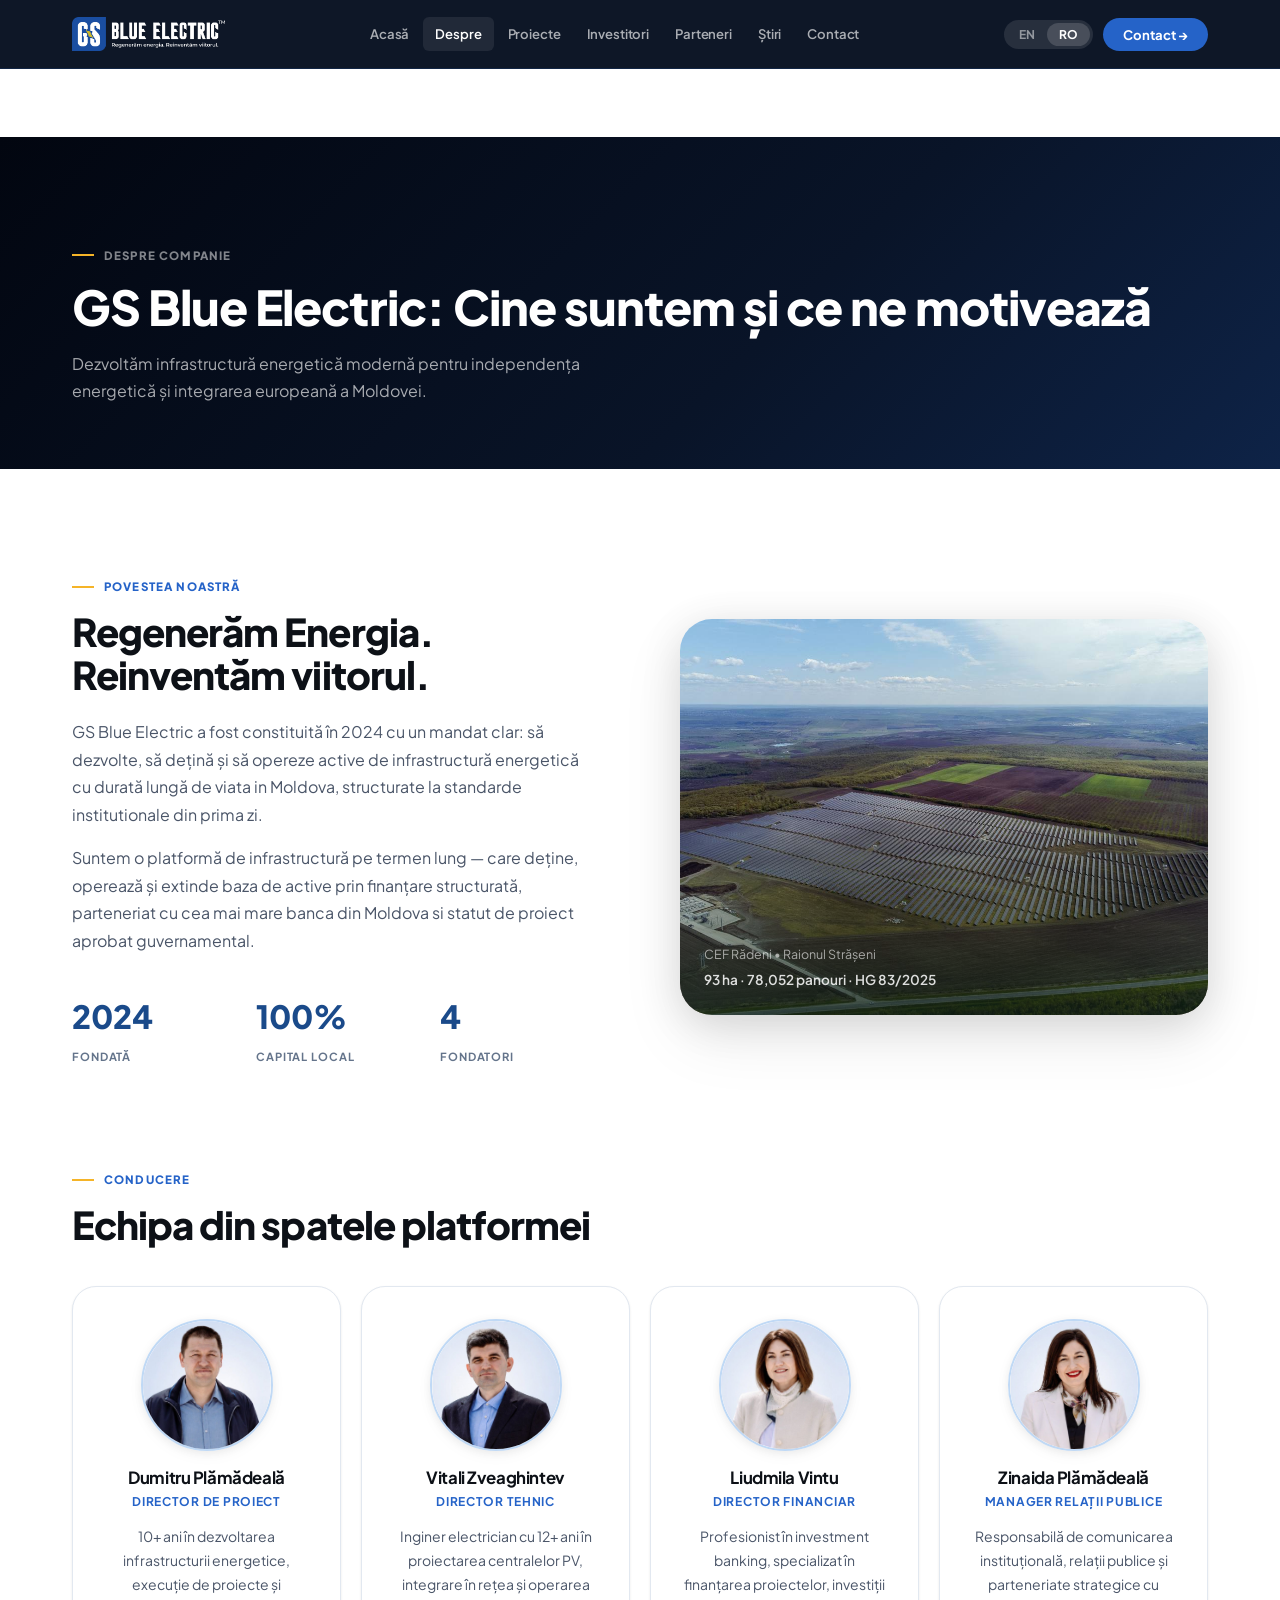
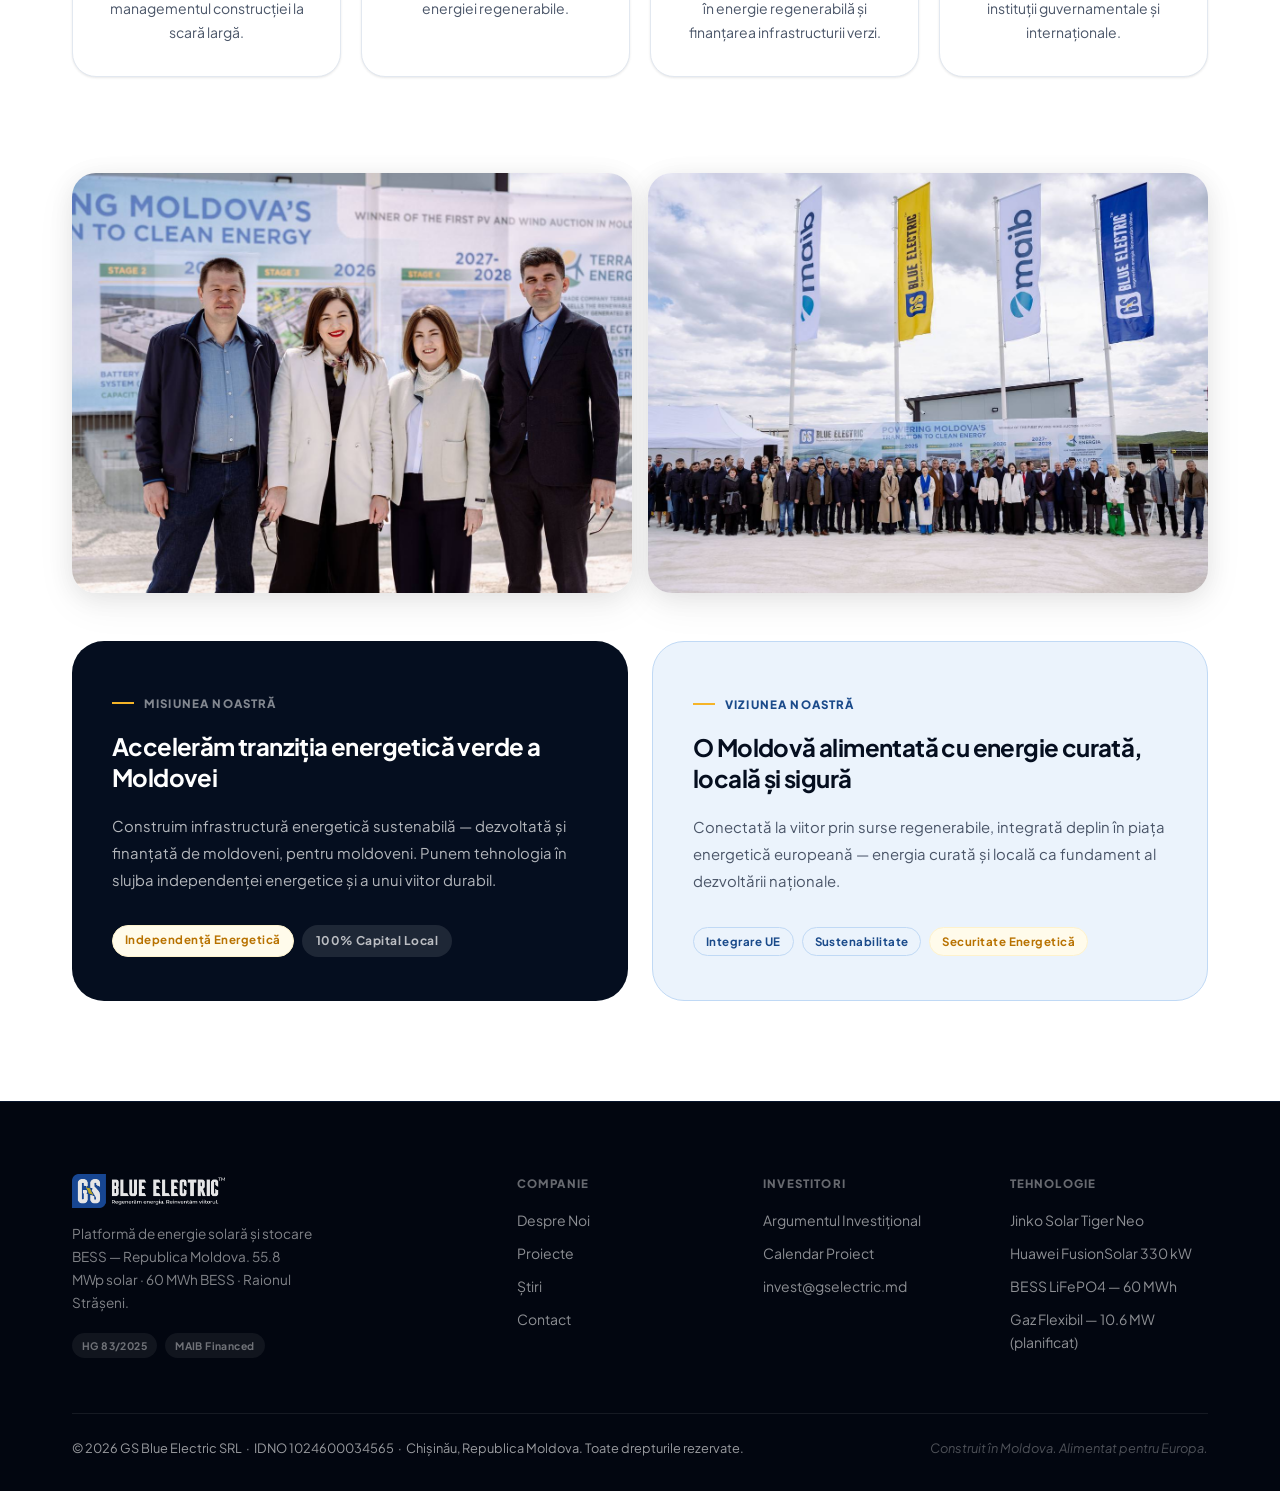
==== about.html @ 5fa55169 "first commit" ====
<!DOCTYPE html>
<html lang="ro">
<head>
<meta charset="UTF-8">
<meta name="viewport" content="width=device-width, initial-scale=1.0">

<!-- SEO: Title & Meta Description -->
<title>Despre GS Blue Electric | Energie regenerabilă Moldova</title>
<meta name="description" content="GS Blue Electric dezvoltă infrastructură energetică modernă pentru independența energetică a Moldovei: solar, BESS și active operate la standarde europene.">
<meta name="keywords" content="parc solar Moldova, stocare energie BESS Moldova, energie regenerabilă Moldova, CEF Rădeni, GS Blue Electric, solar fotovoltaic Moldova, investiții energie verde Moldova">
<meta name="robots" content="index, follow, max-snippet:-1, max-image-preview:large, max-video-preview:-1">
<meta name="author" content="GS Blue Electric SRL">
<meta name="theme-color" content="#050E1F">
<meta name="msapplication-TileColor" content="#050E1F">
<link rel="icon" type="image/svg+xml" href="favicon.svg">
<!-- SEO: Canonical -->
<link rel="canonical" href="https://gselectric.md/about.html">

<!-- SEO: Hreflang — bilingual RO/EN -->
<link rel="alternate" hreflang="ro" href="https://gselectric.md/">
<link rel="alternate" hreflang="en" href="https://gselectric.md/en/">
<link rel="alternate" hreflang="x-default" href="https://gselectric.md/">

<!-- SEO: Open Graph — for LinkedIn, Facebook, press shares -->
<meta property="og:type" content="website">
<meta property="og:title" content="Despre GS Blue Electric | Energie regenerabilă Moldova">
<meta property="og:description" content="GS Blue Electric dezvoltă infrastructură energetică modernă pentru independența energetică a Moldovei: solar, BESS și active operate la standarde europene.">
<meta property="og:url" content="https://gselectric.md/about.html">
<meta property="og:site_name" content="GS Blue Electric">
<meta property="og:locale" content="ro_MD">
<meta property="og:locale:alternate" content="en_US">
<meta property="og:image" content="https://gselectric.md/assets/images/cef_radeni_main.jpg">
<meta property="og:image:width" content="1200">
<meta property="og:image:height" content="630">
<meta property="og:image:alt" content="CEF Rădeni — Cel mai mare parc solar din Moldova, 55.8 MWp + 60 MWh BESS">

<!-- SEO: Twitter Card -->
<meta name="twitter:card" content="summary_large_image">
<meta name="twitter:title" content="Despre GS Blue Electric | Energie regenerabilă Moldova">
<meta name="twitter:description" content="GS Blue Electric dezvoltă infrastructură energetică modernă pentru independența energetică a Moldovei: solar, BESS și active operate la standarde europene.">
<meta name="twitter:image" content="https://gselectric.md/assets/images/cef_radeni_main.jpg">
<meta name="twitter:image:alt" content="CEF Rădeni parc solar Moldova">

<!-- SEO: Schema.org — Organization -->
<script type="application/ld+json">
{
  "@context": "https://schema.org",
  "@type": "Organization",
  "name": "GS Blue Electric SRL",
  "legalName": "GS Blue Electric SRL",
  "url": "https://gselectric.md",
  "logo": "https://gselectric.md/logo.png",
  "foundingDate": "2024",
  "description": "GS Blue Electric este operator al celui mai mare parc solar cu stocare din Moldova — CEF Rădeni, 55.8 MWp fotovoltaic + 60 MWh BESS LiFePO4, raionul Strășeni. Proiect strategic național aprobat prin HG 83/2025, finanțat de MAIB. Energie regenerabilă, stocare grid-scale și servicii de echilibrare rețea în Republica Moldova.",
  "address": {
    "@type": "PostalAddress",
    "addressLocality": "Chișinău",
    "addressRegion": "Municipiul Chișinău",
    "addressCountry": "MD"
  },
  "contactPoint": [
    {
      "@type": "ContactPoint",
      "email": "contact@gselectric.md",
      "telephone": "+373697868811",
      "contactType": "customer service",
      "availableLanguage": ["Romanian", "English"]
    },
    {
      "@type": "ContactPoint",
      "email": "invest@gselectric.md",
      "contactType": "investor relations",
      "availableLanguage": ["Romanian", "English"]
    }
  ],
  "sameAs": ["https://gselectric.md"],
  "knowsAbout": ["Solar Energy", "Battery Energy Storage Systems", "Renewable Energy Infrastructure", "Grid-Scale Energy Storage", "Moldova Energy Market"]
}
</script>

<!-- SEO: Schema.org — Energy Project (LocalBusiness) -->
<script type="application/ld+json">
{
  "@context": "https://schema.org",
  "@type": "LocalBusiness",
  "name": "GS Blue Electric — CEF Rădeni",
  "description": "Cel mai mare parc solar cu stocare din Moldova. 55.8 MWp fotovoltaic + 60 MWh BESS LiFePO4, raionul Strășeni, Republica Moldova. Producător Eligibil Mare, HG 83/2025.",
  "url": "https://gselectric.md",
  "telephone": "+373697868811",
  "email": "contact@gselectric.md",
  "address": {
    "@type": "PostalAddress",
    "addressLocality": "Rădeni",
    "addressRegion": "Strășeni",
    "addressCountry": "MD"
  },
  "geo": {
    "@type": "GeoCoordinates",
    "latitude": "47.15",
    "longitude": "28.57"
  },
  "openingHoursSpecification": {
    "@type": "OpeningHoursSpecification",
    "dayOfWeek": ["Monday","Tuesday","Wednesday","Thursday","Friday"],
    "opens": "09:00",
    "closes": "18:00"
  }
}
</script>

<!-- SEO: Schema.org — WebSite -->
<script type="application/ld+json">
{
  "@context": "https://schema.org",
  "@type": "WebSite",
  "name": "GS Blue Electric",
  "url": "https://gselectric.md",
  "inLanguage": ["ro", "en"],
  "description": "Platformă de infrastructură energetică din Moldova — parc solar CEF Rădeni 55.8 MWp + BESS 60 MWh"
}
</script>

<!-- Fonts — with display=swap to prevent FOIT -->
<link rel="preconnect" href="https://fonts.googleapis.com">
<link rel="preconnect" href="https://fonts.gstatic.com" crossorigin>
<link href="https://fonts.googleapis.com/css2?family=Plus+Jakarta+Sans:wght@300;400;500;600;700;800&display=swap" rel="stylesheet">
<link rel="stylesheet" href="assets/css/styles.css?v=5">
</head>
<body data-page="about">


<!-- ══ NAV ═══════════════════════════════════════════════════════ -->
<a href="#main-content" class="skip-link">Sari la conținut principal</a>
<nav id="mainNav" role="navigation" aria-label="Navigare principală">
  <div class="nav-inner">
    <a href="index.html" class="nav-brand" aria-label="GS Blue Electric home">
      <img src="assets/images/gsbe_logo.png?v=4" alt="GS Blue Electric" class="site-logo site-logo-nav">
    </a>
    <div class="nav-links">
      <a href="index.html" id="nav-home" data-en="Home" data-ro="Acasă">Acasă</a>
      <a href="about.html" id="nav-about" data-en="About" data-ro="Despre">Despre</a>
      <a href="projects.html" id="nav-projects" data-en="Projects" data-ro="Proiecte">Proiecte</a>
      <a href="investors.html" id="nav-investors" data-en="Investors" data-ro="Investitori">Investitori</a>
      <a href="partners.html" id="nav-partners" data-en="Partners" data-ro="Parteneri">Parteneri</a>
      <a href="news.html" id="nav-news" data-en="News" data-ro="Știri">Știri</a>
      <a href="contact.html" id="nav-contact" data-en="Contact" data-ro="Contact">Contact</a>
    </div>
    <div class="nav-right">
      <div class="lang-btn">
        <button id="btn-en" onclick="setLang('en')" aria-label="Switch to English">EN</button>
        <button id="btn-ro" class="active" onclick="setLang('ro')" aria-label="Comută în Română" aria-current="true">RO</button>
      </div>
      <button class="nav-cta" onclick="showPage('contact')" data-en="Contact →" data-ro="Contact →" aria-label="Contactați-ne">Contact →</button>
    </div>
    <button class="hamburger" onclick="toggleMobile()" aria-label="Deschide meniu" aria-expanded="false" aria-controls="mobileMenu" id="hamburgerBtn">
      <span aria-hidden="true"></span><span aria-hidden="true"></span><span aria-hidden="true"></span>
    </button>
  </div>
</nav>
<div class="mobile-menu" id="mobileMenu">
  <a href="index.html" data-en="Home" data-ro="Acasă">Acasă</a>
  <a href="about.html" data-en="About" data-ro="Despre">Despre</a>
  <a href="projects.html" data-en="Projects" data-ro="Proiecte">Proiecte</a>
  <a href="investors.html" data-en="Investors" data-ro="Investitori">Investitori</a>
  <a href="partners.html" data-en="Partners" data-ro="Parteneri">Parteneri</a>
  <a href="news.html" data-en="News" data-ro="Știri">Știri</a>
  <a href="contact.html" data-en="Contact" data-ro="Contact">Contact</a>
</div>

<!-- ═══════════════════════════════════════════════════════════════
     HOME
═══════════════════════════════════════════════════════════════ -->

<main id="main-content">
<!-- ═══════════════════════════════════════════════════════════════ ABOUT -->
<div class="page" id="page-about" data-section="about">
<div class="page-header"><div class="container">
  <div class="section-label" data-en="About the Company" data-ro="Despre Companie">Despre Companie</div>
  <h1 data-en="GS Blue Electric: Who we are and what drives us" data-ro="GS Blue Electric: Cine suntem și ce ne motivează">GS Blue Electric: Cine suntem și ce ne motivează</h1>
  <p data-en="We develop modern energy infrastructure for Moldova's energy independence and European integration." data-ro="Dezvoltăm infrastructură energetică modernă pentru independența energetică și integrarea europeană a Moldovei.">Dezvoltăm infrastructură energetică modernă pentru independența energetică și integrarea europeană a Moldovei.</p>
</div></div>
<section class="section"><div class="container">
  <div class="g2" style="gap:80px;margin-bottom:96px">
    <div class="reveal">
      <div class="section-label" data-en="Our Story" data-ro="Povestea Noastră">Povestea Noastră</div>
      <h2 style="margin-bottom:22px" data-en="Regenerating Energy. Reinventing the Future." data-ro="Regenerăm Energia. Reinventăm viitorul.">Regenerăm Energia. Reinventăm viitorul.</h2>
      <p style="margin-bottom:16px" data-en="GS Blue Electric was incorporated in 2024 with a clear mandate: to develop, own, and operate long-life energy infrastructure assets in Moldova, structured to institutional standards from day one." data-ro="GS Blue Electric a fost constituită în 2024 cu un mandat clar: să dezvolte, să dețină și să opereze active de infrastructură energetică cu durată lungă de viata in Moldova, structurate la standarde institutionale din prima zi.">GS Blue Electric a fost constituita in 2024 cu un mandat clar: sa dezvolte, sa detina si sa opereze active de infrastructura energetica la standarde institutionale din prima zi.</p>
      <p style="margin-bottom:36px" data-en="We are a long-term infrastructure platform — owning, operating, and expanding our asset base through structured financing, partnership with Moldova's largest bank, and government-approved project status." data-ro="Suntem o platformă de infrastructură pe termen lung — care deține, operează și extinde baza de active prin finanțare structurată, parteneriat cu cea mai mare banca din Moldova si statut de proiect aprobat guvernamental.">Suntem o platformă de infrastructură pe termen lung — care deține, operează și extinde baza de active prin finanțare structurată si statut de proiect aprobat guvernamental.</p>
      <div style="display:grid;grid-template-columns:1fr 1fr 1fr;gap:24px">
        <div><div style="font-size:2rem;font-weight:800;color:var(--green-500)">2024</div><div style="font-size:.7rem;color:var(--gray-400);text-transform:uppercase;letter-spacing:.08em;margin-top:4px;font-weight:700" data-en="Founded" data-ro="Fondată">Fondată</div></div>
        <div><div style="font-size:2rem;font-weight:800;color:var(--green-500)">100%</div><div style="font-size:.7rem;color:var(--gray-400);text-transform:uppercase;letter-spacing:.08em;margin-top:4px;font-weight:700" data-en="Local Capital" data-ro="Capital Local">Capital Local</div></div>
        <div><div style="font-size:2rem;font-weight:800;color:var(--green-500)">4</div><div style="font-size:.7rem;color:var(--gray-400);text-transform:uppercase;letter-spacing:.08em;margin-top:4px;font-weight:700" data-en="Founders" data-ro="Fondatori">Fondatori</div></div>
      </div>
    </div>
    <div class="reveal d1">
      <div style="border-radius:var(--r-xl);overflow:hidden;aspect-ratio:4/3;box-shadow:var(--shadow-lg);position:relative">
        <img src="assets/images/img_003.jpg" alt="CEF Rădeni" style="width:100%;height:100%;object-fit:cover;display:block">
        <div style="position:absolute;inset:0;background:linear-gradient(to top,rgba(13,35,24,.72),transparent 55%)"></div>
        <div style="position:absolute;bottom:24px;left:24px"><div style="font-size:.78rem;color:rgba(255,255,255,.6);margin-bottom:4px">CEF Rădeni • Raionul Strășeni</div><div style="font-size:.85rem;color:rgba(255,255,255,.85);font-weight:600">93 ha · 78,052 panouri · HG 83/2025</div></div>
      </div>
    </div>
  </div>
  <div class="reveal" style="margin-bottom:96px">
    <div class="section-label" data-en="Leadership" data-ro="Conducere">Conducere</div>
    <h2 style="margin-bottom:40px" data-en="The team behind the platform" data-ro="Echipa din spatele platformei">Echipa din spatele platformei</h2>
    <div class="g4 team-grid">
      <div class="card" style="text-align:center">
        <img src="assets/images/team_dp.jpg" alt="Dumitru Plămădeală" style="width:132px;height:132px;border-radius:50%;object-fit:cover;object-position:center top;margin:0 auto 18px;display:block;border:2px solid var(--green-100);box-shadow:var(--shadow-sm)">
        <h4 style="margin-bottom:4px">Dumitru Plămădeală</h4>
        <div style="font-size:.75rem;color:var(--green-400);font-weight:700;text-transform:uppercase;letter-spacing:.06em;margin-bottom:12px" data-en="Chief Project Lead" data-ro="Director de Proiect">Director de Proiect</div>
        <p style="font-size:.875rem" data-en="10+ years in energy infrastructure development, project execution, and large-scale renewable construction management." data-ro="10+ ani în dezvoltarea infrastructurii energetice, execuție de proiecte și managementul construcției la scară largă.">10+ ani în dezvoltarea infrastructurii energetice și managementul construcției la scară largă în Republica Moldova și regiune. Expert în execuție proiecte fotovoltaice și BESS.</p>
      </div>
      <div class="card" style="text-align:center">
        <img src="assets/images/team_vz.jpg" alt="Vitali Zveaghintev" style="width:132px;height:132px;border-radius:50%;object-fit:cover;object-position:center top;margin:0 auto 18px;display:block;border:2px solid var(--green-100);box-shadow:var(--shadow-sm)">
        <h4 style="margin-bottom:4px">Vitali Zveaghintev</h4>
        <div style="font-size:.75rem;color:var(--green-400);font-weight:700;text-transform:uppercase;letter-spacing:.06em;margin-bottom:12px" data-en="Chief Technical Lead" data-ro="Director Tehnic">Director Tehnic</div>
        <p style="font-size:.875rem" data-en="Electrical engineer with 12+ years in utility-scale PV plant design, grid integration, and renewable energy operations." data-ro="Inginer electrician cu 12+ ani în proiectarea centralelor PV, integrare în rețea și operarea energiei regenerabile.">Inginer electrician cu 12+ ani în proiectarea centralelor fotovoltaice, integrare în rețea ANRE și operare sisteme de energie regenerabilă. Certificat Huawei FusionSolar.</p>
      </div>
      <div class="card" style="text-align:center">
        <img src="assets/images/team_lv.jpg" alt="Liudmila Vintu" style="width:132px;height:132px;border-radius:50%;object-fit:cover;object-position:center top;margin:0 auto 18px;display:block;border:2px solid var(--green-100);box-shadow:var(--shadow-sm)">
        <h4 style="margin-bottom:4px">Liudmila Vintu</h4>
        <div style="font-size:.75rem;color:var(--green-400);font-weight:700;text-transform:uppercase;letter-spacing:.06em;margin-bottom:12px" data-en="Chief Financial Officer" data-ro="Director Financiar">Director Financiar</div>
        <p style="font-size:.875rem" data-en="Former investment banking professional specializing in project finance, renewable energy investments, and green infrastructure funding." data-ro="Profesionist în investment banking, specializat în finanțarea proiectelor, investiții în energie regenerabilă și finanțarea infrastructurii verzi.">Specialist în investment banking și finanțarea proiectelor de infrastructură energetică. Experiență în structurarea tranzacțiilor cu instituții financiare din Moldova și UE.</p>
      </div>
      <div class="card" style="text-align:center">
        <img src="assets/images/team_zp.jpg" alt="Zinaida Plămădeală" style="width:132px;height:132px;border-radius:50%;object-fit:cover;object-position:center top;margin:0 auto 18px;display:block;border:2px solid var(--green-100);box-shadow:var(--shadow-sm)">
        <h4 style="margin-bottom:4px" data-en="Zinaida Plămădeală" data-ro="Zinaida Plămădeală">Zinaida Plămădeală</h4>
        <div style="font-size:.75rem;color:var(--green-400);font-weight:700;text-transform:uppercase;letter-spacing:.06em;margin-bottom:12px" data-en="PR Manager" data-ro="Manager Relații Publice">Manager Relații Publice</div>
        <p style="font-size:.875rem" data-en="Responsible for institutional communication, public affairs, and strategic partnerships with governmental and international stakeholders." data-ro="Responsabilă de comunicarea instituțională, relații publice și parteneriate strategice cu instituții guvernamentale și internaționale.">Responsabilă de comunicarea instituțională, relații publice și parteneriate strategice cu instituții guvernamentale și internaționale.</p>
      </div>
 </div
    </div>
  </div>
  <div class="reveal" style="display:grid;grid-template-columns:1fr 1fr;gap:16px;margin-bottom:48px">
  <div style="aspect-ratio:4/3;overflow:hidden;border-radius:var(--r-lg);box-shadow:var(--shadow-md)">
    <img src="assets/images/img_004.jpg" alt="Echipa GS Blue Electric" style="width:100%;height:100%;object-fit:cover;object-position:center top;display:block">
  </div>
  <div style="aspect-ratio:4/3;overflow:hidden;border-radius:var(--r-lg);box-shadow:var(--shadow-md)">
    <img src="assets/images/img_005.jpg" alt="Inaugurarea CEF Rădeni" style="width:100%;height:100%;object-fit:cover;object-position:center 30%;display:block">
  </div>
</div>

<div class="reveal" style="display:grid;grid-template-columns:1fr 1fr;gap:24px;align-items:stretch">

    <!-- MISIUNE -->
    <div style="background:var(--green-900);border-radius:var(--r-xl);padding:44px 40px;display:flex;flex-direction:column;justify-content:space-between">
      <div>
        <div class="section-label" style="color:rgba(255,255,255,.5);margin-bottom:18px" data-en="Our Mission" data-ro="Misiunea Noastră">Misiunea Noastră</div>

        <h3 style="color:var(--white);font-size:1.5rem;margin-bottom:20px;line-height:1.3" data-en="Accelerating Moldova's green energy transition" data-ro="Accelerăm tranziția energetică verde a Moldovei">Accelerăm tranziția energetică verde a Moldovei</h3>
        <p style="color:rgba(255,255,255,.7);font-size:.93rem;line-height:1.8" data-en="To build sustainable energy infrastructure — developed and financed by Moldovans, for Moldovans. We put technology at the service of energy independence and a sustainable future." data-ro="Construim infrastructură energetică sustenabilă — dezvoltată și finanțată de moldoveni, pentru moldoveni. Punem tehnologia în slujba independenței energetice și a unui viitor durabil.">Construim infrastructură energetică sustenabilă — dezvoltată și finanțată de moldoveni, pentru moldoveni. Punem tehnologia în slujba independenței energetice și a unui viitor durabil.</p>
      </div>
      <div style="margin-top:32px;display:flex;gap:8px;flex-wrap:wrap">
        <span class="tag tag-amber" data-en="Energy Independence" data-ro="Independență Energetică">Independență Energetică</span>
        <span style="display:inline-flex;align-items:center;gap:6px;background:rgba(255,255,255,.1);border-radius:100px;padding:6px 14px;font-size:.75rem;font-weight:700;color:rgba(255,255,255,.7);letter-spacing:.04em" data-en="100% Local Capital" data-ro="100% Capital Local">100% Capital Local</span>
      </div>
    </div>

    <!-- VIZIUNE -->
    <div style="background:var(--green-50);border-radius:var(--r-xl);padding:44px 40px;display:flex;flex-direction:column;justify-content:space-between;border:1px solid var(--green-100)">
      <div>
        <div class="section-label" style="color:var(--green-500);margin-bottom:18px" data-en="Our Vision" data-ro="Viziunea Noastră">Viziunea Noastră</div>
        <h3 style="color:var(--green-900);font-size:1.5rem;margin-bottom:20px;line-height:1.3" data-en="A Moldova powered by clean, local, secure energy" data-ro="O Moldovă alimentată cu energie curată, locală și sigură">O Moldovă alimentată cu energie curată, locală și sigură</h3>
        <p style="color:var(--gray-500);font-size:.93rem;line-height:1.8" data-en="Connected to the future through renewable sources, fully integrated into the European energy market — clean, local energy as the foundation of national development." data-ro="Conectată la viitor prin surse regenerabile, integrată deplin în piața energetică europeană — energia curată și locală ca fundament al dezvoltării naționale.">Conectată la viitor prin surse regenerabile, integrată deplin în piața energetică europeană — energia curată și locală ca fundament al dezvoltării naționale.</p>
      </div>
      <div style="margin-top:32px;display:flex;gap:8px;flex-wrap:wrap">
        <span class="tag tag-green" data-en="EU Integration" data-ro="Integrare UE">Integrare UE</span>
        <span class="tag tag-green" data-en="Sustainability" data-ro="Sustenabilitate">Sustenabilitate</span>
        <span class="tag tag-amber" data-en="Energy Security" data-ro="Securitate Energetică">Securitate Energetică</span>
      </div>
    </div>

  </div>
</section>
</div>

<!-- ═══════════════════════════════════════════════════════════════ PROJECTS -->
</main>
<footer aria-label="Footer">
  <div class="container">
    <div class="footer-grid">
      <div><img src="assets/images/gsbe_logo.png?v=4" alt="GS Blue Electric" class="site-logo site-logo-footer"><p style="font-size:.85rem;max-width:240px;line-height:1.7;color:rgba(255,255,255,.5)" data-en="Institutional-grade energy infrastructure platform. 55.8 MWp solar · 60 MWh BESS · Republic of Moldova." data-ro="Platformă de energie solară și stocare BESS — Republica Moldova. 55.8 MWp solar · 60 MWh BESS · Raionul Strășeni.">Platformă de energie solară și stocare BESS — Republica Moldova. 55.8 MWp solar · 60 MWh BESS · Raionul Strășeni.</p><div style="margin-top:18px;display:flex;gap:8px;flex-wrap:wrap"><span style="background:rgba(255,255,255,.06);color:rgba(255,255,255,.4);font-size:.65rem;padding:4px 10px;border-radius:20px;font-weight:700;letter-spacing:.04em">HG 83/2025</span><span style="background:rgba(255,255,255,.06);color:rgba(255,255,255,.4);font-size:.65rem;padding:4px 10px;border-radius:20px;font-weight:700;letter-spacing:.04em">MAIB Financed</span></div></div>
      <div class="footer-col"><h6 data-en="Company" data-ro="Companie">Companie</h6><a href="about.html" data-en="About Us" data-ro="Despre Noi">Despre Noi</a><a href="projects.html" data-en="Projects" data-ro="Proiecte">Proiecte</a><a href="news.html" data-en="News" data-ro="Știri">Știri</a><a href="contact.html" data-en="Contact" data-ro="Contact">Contact</a></div>
      <div class="footer-col"><h6 data-en="Investors" data-ro="Investitori">Investitori</h6><a href="investors.html" data-en="Investment Case" data-ro="Argumentul Investițional">Argumentul Investițional</a><a href="investors.html" data-en="Project Timeline" data-ro="Calendar Proiect">Calendar Proiect</a><a href="mailto:invest@gselectric.md">invest@gselectric.md</a></div>
      <div class="footer-col"><h6 data-en="Technology" data-ro="Tehnologie">Tehnologie</h6><a>Jinko Solar Tiger Neo</a><a>Huawei FusionSolar 330 kW</a><a>BESS LiFePO4 — 60 MWh</a><a data-en="Flexible Gas — 10.6 MW (planned)" data-ro="Gaz Flexibil — 10.6 MW (planificat)">Gaz Flexibil — 10.6 MW (planificat)</a></div>
    </div>
    <div class="footer-bottom"><span>© 2026 GS Blue Electric SRL &nbsp;·&nbsp; IDNO 1024600034565 &nbsp;·&nbsp; Chișinău, Republica Moldova. <span data-en="All rights reserved." data-ro="Toate drepturile rezervate.">Toate drepturile rezervate.</span></span><span style="color:rgba(255,255,255,.3);font-style:italic;font-size:.8rem" data-en="Built in Moldova. Powered for Europe." data-ro="Construit în Moldova. Alimentat pentru Europa.">Construit în Moldova. Alimentat pentru Europa.</span></div>
  </div>
</footer>
<script src="assets/js/main.js"></script>
</body></html>
---- assets/css/styles.css ----
/* ═══════════════════════════════════════════════════════════════
   GS BLUE ELECTRIC v5 — Black & Blue Theme
═══════════════════════════════════════════════════════════════ */
:root {
  --green-950: #020610;
  --green-900: #050E1F;
  --green-800: #091428;
  --green-700: #0D1E3A;
  --green-600: #102850;
  --green-500: #1A4A8A;
  --green-400: #2563C8;
  --green-300: #4A8FE8;
  --green-200: #7BB5F0;
  --green-100: #C0D9F5;
  --green-50:  #EBF3FC;

  --amber-600: #B87200;
  --amber-500: #E8960A;
  --amber-400: #F5B428;
  --amber-100: #FEF2CC;
  --amber-50:  #FFFBEB;

  --gray-900: #0D1117;
  --gray-800: #1A2030;
  --gray-700: #2A3245;
  --gray-500: #4A5568;
  --gray-400: #64748B;
  --gray-300: #94A3B8;
  --gray-200: #CBD5E1;
  --gray-100: #E2E8F0;
  --gray-50:  #F1F5F9;
  --white:    #FFFFFF;

  --font: 'Plus Jakarta Sans', system-ui, sans-serif;
  --r-xs: 6px;
  --r-sm: 10px;
  --r-md: 16px;
  --r-lg: 24px;
  --r-xl: 32px;

  --shadow-xs: 0 1px 3px rgba(0,0,0,.06), 0 1px 2px rgba(0,0,0,.04);
  --shadow-sm: 0 2px 8px rgba(0,0,0,.06), 0 4px 16px rgba(0,0,0,.04);
  --shadow-md: 0 4px 24px rgba(0,0,0,.08), 0 12px 40px rgba(0,0,0,.06);
  --shadow-lg: 0 8px 40px rgba(0,0,0,.12), 0 24px 64px rgba(0,0,0,.08);
  --shadow-blue: 0 8px 32px rgba(37,99,200,.25), 0 2px 8px rgba(37,99,200,.15);
}

/* ── SKIP TO CONTENT ─────────────────────────────────────────── */
.skip-link {
  position:absolute; left:-9999px; top:auto; width:1px; height:1px; overflow:hidden;
  font-size:.875rem; font-weight:700; padding:10px 16px; background:#2563C8;
  color:var(--white); text-decoration:none; border-radius:var(--r-sm); z-index:9999;
}
.skip-link:focus { left:16px; top:16px; width:auto; height:auto; overflow:visible; }

*, *::before, *::after { box-sizing:border-box; margin:0; padding:0; }
html { font-size:16px; scroll-behavior:smooth; }
body {
  font-family: var(--font); font-size:16px; line-height:1.65;
  color: var(--gray-700); background: var(--white);
  -webkit-font-smoothing: antialiased; overflow-x:hidden;
}

h1,h2,h3,h4,h5 { font-family: var(--font); font-weight:800; line-height:1.12; letter-spacing:-.025em; color:var(--gray-900); }
h1 { font-size: clamp(2.4rem,5vw,4rem); }
h2 { font-size: clamp(1.7rem,3vw,2.4rem); }
h3 { font-size: clamp(1.2rem,2vw,1.6rem); font-weight:700; }
h4 { font-size: 1.05rem; font-weight:700; }
p  { color: var(--gray-500); line-height:1.72; }
a  { text-decoration:none; color:inherit; }

/* ── LAYOUT ──────────────────────────────────────────────────── */
.container { max-width:1200px; margin:0 auto; padding:0 32px; }
@media(max-width:640px){ .container{ padding:0 20px; } }
.section { padding:100px 0; }
.section-sm { padding:64px 0; }
.page { display:block; }
.page.active { animation:fadeIn .4s ease both; }
@keyframes fadeIn { from{opacity:0;transform:translateY(12px)} to{opacity:1;transform:none} }

/* ── GRID ────────────────────────────────────────────────────── */
.g2 { display:grid; grid-template-columns:1fr 1fr; gap:48px; align-items:center; }
.g3 { display:grid; grid-template-columns:repeat(3,1fr); gap:28px; }
.g4 { display:grid; grid-template-columns:repeat(4,1fr); gap:20px; }
@media(max-width:960px){ .g2,.g3,.g4{ grid-template-columns:1fr; } .g3{ grid-template-columns:1fr 1fr; } }
@media(max-width:560px){ .g3,.g4{ grid-template-columns:1fr; } }

/* ── NAV ─────────────────────────────────────────────────────── */
nav {
  position:sticky; top:0; z-index:800;
  background:rgba(5,14,31,.96);
  backdrop-filter:blur(16px);
  border-bottom:1px solid rgba(37,99,200,.18);
  transition:box-shadow .3s;
}
nav.scrolled { box-shadow: 0 2px 20px rgba(0,0,0,.35); background:rgba(2,6,16,.99); }
.nav-inner {
  max-width:1200px; margin:0 auto; padding:0 32px;
  display:flex; align-items:center; justify-content:space-between; height:68px;
}
.nav-brand { display:flex; align-items:center; flex-shrink:0; }
.site-logo { display:block; width:auto; object-fit:contain; }
.site-logo-nav { height:34px; cursor:pointer; }
.site-logo-footer { height:34px; margin-bottom:14px; opacity:.9; }
.nav-logo img { height:30px; width:auto; cursor:pointer; }
.nav-links { display:flex; align-items:center; gap:2px; }
.nav-links a {
  font-size:.82rem; font-weight:600; letter-spacing:-.01em;
  color:rgba(255,255,255,.65); padding:6px 12px; border-radius:var(--r-xs);
  cursor:pointer; transition:color .15s, background .15s;
}
.nav-links a:hover, .nav-links a.active {
  color:var(--white); background:rgba(255,255,255,.08);
}
.nav-right { display:flex; align-items:center; gap:10px; }
.lang-btn {
  display:flex; background:rgba(255,255,255,.1); border-radius:20px; padding:3px;
}
.lang-btn button {
  border:none; background:transparent; padding:4px 12px; border-radius:16px;
  font-size:.75rem; font-weight:700; font-family:var(--font);
  cursor:pointer; color:rgba(255,255,255,.5); transition:all .2s;
}
.lang-btn button.active {
  background:rgba(255,255,255,.15); color:var(--white);
  box-shadow:none;
}
.nav-cta {
  background:var(--green-400); color:var(--white);
  padding:8px 20px; border-radius:20px; border:none;
  font-size:.82rem; font-weight:700; font-family:var(--font);
  cursor:pointer; transition:all .2s;
}
.nav-cta:hover { background:var(--green-500); box-shadow:var(--shadow-blue); }
.hamburger { display:none; flex-direction:column; gap:5px; cursor:pointer; padding:4px; background:none; border:none; margin:0; line-height:1; }
.hamburger span { display:block; width:22px; height:2px; background:rgba(255,255,255,.7); border-radius:2px; }
.mobile-menu {
  display:none; position:fixed; inset:0; z-index:700;
  background:#F1F5F9; padding:88px 28px 40px; flex-direction:column; gap:4px;
}
.mobile-menu.open { display:flex; }
.mobile-menu a {
  font-size:1.1rem; font-weight:600; padding:14px 0;
  border-bottom:1px solid var(--gray-100); color:var(--gray-700); cursor:pointer;
}
@media(max-width:860px){
  .nav-links{ display:none; }
  .nav-inner{ justify-content:flex-start; }
  .nav-right{ margin-left:auto; margin-right:0; }
  .hamburger{ display:flex; margin-left:8px; }
  .nav-cta{ display:none; }
}

/* ── BUTTONS ─────────────────────────────────────────────────── */
.btn {
  display:inline-flex; align-items:center; gap:8px;
  padding:13px 28px; border-radius:28px; font-size:.9rem;
  font-weight:700; font-family:var(--font); cursor:pointer; border:none;
  transition:all .2s; letter-spacing:-.01em;
}
.btn-primary { background:var(--green-400); color:var(--white); }
.btn-primary:hover { background:var(--green-500); box-shadow:var(--shadow-blue); transform:translateY(-1px); }
.btn-amber { background:var(--amber-400); color:var(--gray-900); }
.btn-amber:hover { background:var(--amber-500); transform:translateY(-1px); box-shadow:0 8px 24px rgba(232,150,10,.3); }
.btn-outline { background:transparent; color:var(--green-500); border:1.5px solid var(--green-200); }
.btn-outline:hover { background:var(--green-50); border-color:var(--green-300); }
.btn-white { background:var(--white); color:var(--green-800); box-shadow:var(--shadow-sm); }
.btn-white:hover { background:var(--green-50); }
.btn-ghost { background:rgba(255,255,255,.12); color:var(--white); border:1px solid rgba(255,255,255,.25); }
.btn-ghost:hover { background:rgba(255,255,255,.2); }

/* ── TAGS ────────────────────────────────────────────────────── */
.tag {
  display:inline-block; font-size:.72rem; font-weight:700;
  letter-spacing:.04em; padding:4px 12px; border-radius:20px;
}
.tag-green { background:var(--green-50); color:var(--green-500); border:1px solid var(--green-100); }
.tag-amber { background:var(--amber-50); color:var(--amber-600); border:1px solid var(--amber-100); }
.tag-gray  { background:var(--gray-100); color:var(--gray-500); }

/* ── STATUS ──────────────────────────────────────────────────── */
.status { display:inline-flex; align-items:center; gap:7px; font-size:.78rem; font-weight:700; }
.status-dot { width:7px; height:7px; border-radius:50%; flex-shrink:0; }
.status-op .status-dot { background:#22c55e; box-shadow:0 0 0 3px rgba(34,197,94,.25); animation:pulse-dot 2s infinite; }
.status-op { color:#16a34a; background:rgba(34,197,94,.12); border-radius:20px; padding:4px 10px; }
@keyframes pulse-dot { 0%,100%{box-shadow:0 0 0 3px rgba(34,197,94,.25)} 50%{box-shadow:0 0 0 5px rgba(34,197,94,.08)} }
.status-plan .status-dot { background:var(--amber-400); }
.status-plan { color:var(--amber-600); }

/* ── LABELS ──────────────────────────────────────────────────── */
.section-label {
  display:inline-flex; align-items:center; gap:10px;
  font-size:.72rem; font-weight:800; letter-spacing:.1em;
  text-transform:uppercase; color:var(--green-400); margin-bottom:14px;
}
.section-label::before { content:''; width:22px; height:2px; background:var(--amber-400); }

/* ── CARDS ───────────────────────────────────────────────────── */
.card {
  background:var(--white); border:1px solid var(--gray-100);
  border-radius:var(--r-lg); padding:32px;
  box-shadow:var(--shadow-xs); transition:box-shadow .25s, transform .25s, border-color .25s;
}
.card:hover { box-shadow:var(--shadow-md); transform:translateY(-3px); border-color:#C0D9F5; }

/* ── STAT ROW ────────────────────────────────────────────────── */
.stat-strip {
  display:grid; grid-template-columns:repeat(4,1fr);
  border:1px solid var(--gray-100); border-radius:var(--r-lg);
  overflow:hidden; box-shadow:var(--shadow-sm);
}
.stat-cell {
  background:var(--white); padding:36px 28px; text-align:center;
  border-right:1px solid var(--gray-100); transition:background .2s;
}
.stat-cell:last-child { border-right:none; }
.stat-cell:hover { background:#EBF3FC; }
.stat-num { font-size:2.2rem; font-weight:800; color:var(--green-500); line-height:1; letter-spacing:-.03em; }
.stat-unit { color:var(--amber-500); font-size:1rem; font-weight:700; }
.stat-lbl { font-size:.72rem; color:var(--gray-400); margin-top:8px; font-weight:600; text-transform:uppercase; letter-spacing:.06em; }
@media(max-width:700px){ .stat-strip{ grid-template-columns:1fr 1fr; } .stat-cell{ border-bottom:1px solid var(--gray-100); } }

/* ── HERO ────────────────────────────────────────────────────── */
.hero {
  min-height:92vh; display:flex; align-items:center;
  position:relative; overflow:hidden;
  background:linear-gradient(150deg, var(--green-950) 0%, var(--green-900) 55%, var(--green-800) 100%);
}
.hero-photo {
  position:absolute; inset:0;
  background-image:url('../../assets/images/img_001.jpg');
  background-size:cover; background-position:center 30%;
  opacity:.18; filter:saturate(.4) hue-rotate(200deg);
}
.hero-grad1 { position:absolute; inset:0; background:linear-gradient(to bottom, rgba(2,6,16,.82) 0%, rgba(2,6,16,.22) 38%, rgba(2,6,16,.10) 55%, rgba(2,6,16,.88) 100%); }
.hero-grad2 { position:absolute; inset:0; background:linear-gradient(105deg, rgba(5,14,31,.92) 0%, rgba(5,14,31,.62) 38%, rgba(5,14,31,.18) 62%, transparent 75%); }
.hero-grid {
  position:absolute; inset:0; opacity:.018;
  background-image:
    linear-gradient(rgba(255,255,255,1) 1px,transparent 1px),
    linear-gradient(90deg,rgba(255,255,255,1) 1px,transparent 1px);
  background-size:120px 120px;
}
.hero-glow {
  position:absolute; bottom:-60px; right:-40px; width:900px; height:600px;
  background:radial-gradient(ellipse at 70% 80%, rgba(37,99,200,.12) 0%, rgba(74,143,232,.08) 40%, transparent 70%);
  pointer-events:none;
}
.hero-glow2 {
  position:absolute; top:0; left:0; right:0; height:40%;
  background:linear-gradient(180deg, rgba(0,0,0,.4) 0%, transparent 100%);
  pointer-events:none;
}
.hero-vignette {
  position:absolute; inset:0;
  background:radial-gradient(ellipse at 50% 50%, rgba(9,27,65,.1) 30%, rgba(0,0,0,.5) 100%);
  pointer-events:none;
}
.hero-content { position:relative; z-index:2; padding-top:130px; padding-bottom:90px; }
.hero-eyebrow {
  display:inline-flex; align-items:center; gap:10px;
  font-size:.72rem; font-weight:800; letter-spacing:.14em; text-transform:uppercase;
  color:rgba(255,255,255,.6); margin-bottom:24px;
}
.hero-eyebrow::before { content:''; width:24px; height:1.5px; background:var(--amber-400); }
.hero h1, .hero h2 { color:#ffffff; margin-bottom:28px; } max-width:740px; margin-bottom:24px; font-weight:800; }
.hero h1 .amber { color:#F5B428 !important; font-style:normal; }
.hero h1 em { font-style:normal; color:var(--amber-400); }
.hero h1 span { color:var(--amber-400) !important; }
.hero-sub { font-size:1.05rem; color:rgba(255,255,255,.7); max-width:520px; margin-bottom:44px; font-weight:400; }
.hero-actions { display:flex; gap:14px; flex-wrap:wrap; margin-bottom:64px; }
.hero-kpis {
  display:flex; gap:0; flex-wrap:wrap;
  padding-top:40px; border-top:1px solid rgba(255,255,255,.12);
}
.hero-kpi { padding-right:48px; margin-right:48px; border-right:1px solid rgba(255,255,255,.12); }
.hero-kpi:last-child { border-right:none; }
.hero-kpi-num { font-size:2rem; font-weight:800; color:var(--white); line-height:1; letter-spacing:-.04em; }
.hero-kpi-unit { color:var(--amber-400); font-size:.95rem; }
.hero-kpi-lbl { font-size:.7rem; color:rgba(255,255,255,.5); margin-top:5px; font-weight:600; text-transform:uppercase; letter-spacing:.07em; }
.hero-scroll {
  position:absolute; bottom:36px; left:50%; transform:translateX(-50%);
  z-index:2; color:rgba(255,255,255,.35); font-size:.65rem; font-weight:700;
  letter-spacing:.12em; text-transform:uppercase;
  display:flex; flex-direction:column; align-items:center; gap:8px;
  animation:bob 2.2s ease-in-out infinite;
}
@keyframes bob { 0%,100%{transform:translateX(-50%) translateY(0)} 50%{transform:translateX(-50%) translateY(8px)} }

/* ── TRUST BAR ───────────────────────────────────────────────── */
.trust-bar { background:var(--gray-50); border-top:1px solid var(--gray-100); border-bottom:1px solid var(--gray-100); padding:22px 0; }
.trust-inner { display:flex; align-items:center; justify-content:center; gap:40px; flex-wrap:wrap; max-width:1200px; margin:0 auto; padding:0 32px; }
.trust-item { display:flex; align-items:center; gap:8px; font-size:.75rem; font-weight:700; color:var(--gray-400); letter-spacing:.02em; }
.trust-dot { width:5px; height:5px; border-radius:50%; background:var(--green-400); flex-shrink:0; }

/* ── SECTION PANELS ──────────────────────────────────────────── */
.panel-dark {
  background:linear-gradient(135deg, var(--green-900) 0%, var(--green-800) 60%, #0A1E40 100%);
  border-radius:var(--r-xl); padding:56px;
  box-shadow:var(--shadow-lg); position:relative; overflow:hidden;
}
.panel-dark h1, .panel-dark h2, .panel-dark h3, .panel-dark h4 { color:var(--white); }
.panel-dark p { color:rgba(255,255,255,.7); }

.panel-dark::before {
  content:''; position:absolute; top:-60px; right:-60px; width:280px; height:280px;
  background:radial-gradient(circle, rgba(37,99,200,.2), transparent 70%); pointer-events:none;
}
.panel-light { background:#EBF3FC; border:1px solid #C0D9F5; border-radius:var(--r-xl); padding:56px; }

/* ── PARTNERS ────────────────────────────────────────────────── */
.partner-strip { display:flex; align-items:stretch; justify-content:center; gap:20px; flex-wrap:wrap; }
.partner-logo {
  background:var(--white); border:1px solid var(--gray-100);
  border-radius:var(--r-md); padding:16px 28px; width:180px; min-height:82px;
  display:flex; align-items:center; justify-content:center;
  box-shadow:var(--shadow-xs); transition:all .25s; filter:grayscale(.2) opacity(.8);
}
.partner-logo img { max-width:150px; max-height:46px !important; width:auto; object-fit:contain; }
.partner-logo img[src*="huawei_logo"] { width:138px !important; height:auto !important; }
.partner-logo img[src*="jinko_logo"] { width:136px !important; height:auto !important; }
.partner-logo img[src*="maib_logo"] { width:150px !important; height:auto !important; }
.partner-logo:hover { filter:none; box-shadow:var(--shadow-md); border-color:#7BB5F0; transform:translateY(-2px); }
.section-sm.news-list-section { padding-bottom:32px; }
.section.news-gallery-section { padding-top:24px; }
.news-gallery-section .reveal { margin-top:0 !important; }

/* ── METRIC BOX ──────────────────────────────────────────────── */
.mbox { background:var(--gray-50); border:1px solid var(--gray-100); border-radius:var(--r-md); padding:22px; transition:border-color .2s; }
.mbox:hover { border-color:#7BB5F0; }
.mbox-val { font-size:1.6rem; font-weight:800; color:var(--green-500); line-height:1; letter-spacing:-.03em; }
.mbox-unit { color:var(--amber-500); font-size:1rem; font-weight:700; }
.mbox-lbl { font-size:.68rem; color:var(--gray-400); margin-top:7px; font-weight:700; text-transform:uppercase; letter-spacing:.08em; }

/* ── TIMELINE ────────────────────────────────────────────────── */
.timeline { position:relative; padding-left:36px; }
.timeline::before { content:''; position:absolute; left:8px; top:8px; bottom:8px; width:1.5px; background:linear-gradient(to bottom, #7BB5F0, var(--gray-100)); }
.tl-item { position:relative; padding-bottom:32px; }
.tl-item:last-child { padding-bottom:0; }
.tl-dot {
  position:absolute; left:-32px; top:4px;
  width:16px; height:16px; border-radius:50%;
  background:var(--white); border:2px solid var(--green-200);
}
.tl-dot.done { background:var(--green-400); border-color:var(--green-400); box-shadow:0 0 0 3px rgba(42,145,71,.15); }
.tl-date { font-size:.7rem; color:var(--gray-400); font-weight:700; text-transform:uppercase; letter-spacing:.08em; margin-bottom:4px; }
.tl-title { font-weight:700; color:var(--gray-800); margin-bottom:4px; font-size:.95rem; }
.tl-desc { font-size:.875rem; color:var(--gray-500); line-height:1.65; }

/* ── PROJECT CARDS ───────────────────────────────────────────── */
.proj-card { background:var(--white); border:1px solid var(--gray-100); border-radius:var(--r-lg); overflow:hidden; box-shadow:var(--shadow-sm); transition:all .25s; }
.proj-card:hover { box-shadow:var(--shadow-lg); transform:translateY(-4px); border-color:#C0D9F5; }

/* ── FORM ────────────────────────────────────────────────────── */
.form-group { margin-bottom:18px; }
.form-group label { display:block; font-size:.75rem; font-weight:700; color:var(--gray-600); margin-bottom:6px; text-transform:uppercase; letter-spacing:.04em; }
.form-group input, .form-group select, .form-group textarea {
  width:100%; background:var(--gray-50); border:1.5px solid var(--gray-100);
  border-radius:var(--r-sm); padding:12px 14px; font-family:var(--font);
  font-size:.9rem; color:var(--gray-800); outline:none; transition:border-color .2s;
}
.form-group input:focus, .form-group select:focus, .form-group textarea:focus {
  border-color:#4A8FE8; background:var(--white);
}
.form-group select option { background:var(--white); }
.form-group textarea { resize:vertical; min-height:100px; }

/* ── AVATAR ──────────────────────────────────────────────────── */
.avatar {
  width:88px; height:88px; border-radius:50%; margin:0 auto 18px;
  display:flex; align-items:center; justify-content:center;
  font-size:1.1rem; font-weight:800; border:2px solid var(--green-100);
  box-shadow:var(--shadow-sm);
}

/* ── GALLERY ─────────────────────────────────────────────────── */
.gallery { display:grid; grid-template-columns:repeat(3,1fr); gap:12px; }
.gallery-item { border-radius:var(--r-sm); overflow:hidden; aspect-ratio:4/3; position:relative; cursor:pointer; }
.gallery-item:hover .gallery-overlay { opacity:1; }
.gallery-overlay { position:absolute; inset:0; background:rgba(5,14,31,.6); opacity:0; transition:opacity .25s; display:flex; align-items:flex-end; padding:14px; font-size:.75rem; color:rgba(255,255,255,.9); font-weight:600; }
@media(max-width:640px){ .gallery{ grid-template-columns:1fr 1fr; } }
.gallery-grid { display:grid; grid-template-columns:repeat(4,1fr); gap:14px; }
.gal-item {
  display:block; width:100%; border:0; padding:0; cursor:pointer;
  border-radius:var(--r-lg); overflow:hidden; aspect-ratio:16/10;
  position:relative; box-shadow:var(--shadow-md); background:var(--gray-100);
}
.gal-item img { width:100%; height:100%; object-fit:cover; display:block; transition:transform .4s ease; }
.gal-overlay {
  position:absolute; inset:0; background:linear-gradient(to top,rgba(5,14,31,.75) 0%,transparent 55%);
  opacity:0; transition:opacity .3s ease; display:flex; align-items:flex-end; padding:16px;
  text-align:left; pointer-events:none;
}
.gal-overlay span { color:var(--white); font-size:.78rem; font-weight:600; line-height:1.35; }
@media(max-width:900px){ .gallery-grid{ grid-template-columns:repeat(3,1fr); } }
@media(max-width:640px){ .gallery-grid{ grid-template-columns:1fr 1fr; gap:10px; } }

/* ── FOOTER ──────────────────────────────────────────────────── */
footer { background:var(--green-950); color:rgba(255,255,255,.6); padding:72px 0 32px; border-top:1px solid rgba(37,99,200,.15); }
.footer-grid { display:grid; grid-template-columns:2fr 1fr 1fr 1fr; gap:48px; margin-bottom:48px; }
.footer-col h6 { font-size:.72rem; font-weight:800; letter-spacing:.1em; text-transform:uppercase; color:rgba(255,255,255,.4); margin-bottom:16px; }
.footer-col a { display:block; font-size:.875rem; margin-bottom:10px; cursor:pointer; transition:color .2s; color:rgba(255,255,255,.55); }
.footer-col a:hover { color:var(--white); }
.footer-bottom { border-top:1px solid rgba(255,255,255,.08); padding-top:24px; display:flex; justify-content:space-between; align-items:center; flex-wrap:wrap; gap:12px; font-size:.8rem; }
@media(max-width:800px){ .footer-grid{ grid-template-columns:1fr 1fr; } }

/* ── REVEAL ──────────────────────────────────────────────────── */
.reveal { opacity:0; transform:translateY(20px); transition:opacity .65s ease, transform .65s ease; }
.reveal.visible { opacity:1; transform:none; }
.d1 { transition-delay:.1s; } .d2 { transition-delay:.2s; } .d3 { transition-delay:.3s; }

/* ── PAGE HEADERS ────────────────────────────────────────────── */
.page-header {
  background:linear-gradient(135deg, var(--green-950) 0%, var(--green-800) 60%, #0E2347 100%);
  padding:100px 0 64px; margin-top:68px;
}
.page-header h1, .page-header h2 { color:var(--white); font-size:clamp(2rem,4vw,3rem); font-weight:800; line-height:1.15; letter-spacing:-0.02em; }
.page-header h3 { color:var(--white); }
.page-header p { color:rgba(255,255,255,.65); margin-top:16px; max-width:560px; }
.page-header .section-label { color:rgba(255,255,255,.5); }
.page-header .section-label::before { background:var(--amber-400); }
.gal-item:hover img{transform:scale(1.04);}.gal-item:hover .gal-overlay{opacity:1!important;}
.gtab{font-family:var(--font);font-size:.82rem;font-weight:600;padding:8px 18px;border-radius:40px;border:1.5px solid var(--gray-200);background:var(--white);color:var(--gray-500);cursor:pointer;transition:all .18s ease;letter-spacing:.01em;white-space:nowrap;}
.gtab:hover{border-color:var(--green-400);color:var(--green-400);background:var(--green-50);}
.gtab-active{border-color:var(--green-500)!important;background:var(--green-500)!important;color:var(--white)!important;}
@media(max-width:640px){#gal-tabs{gap:6px;}.gtab{font-size:.75rem;padding:6px 12px;}}
@media(max-width:768px){#contact-grid{grid-template-columns:1fr!important;}.contact-photo-col{display:none!important;}}
@media(max-width:640px){
  /* Project detail overlay mobile fixes */
  #cef-radeni-detail > div { padding:24px 16px 60px !important; }
  #cef-radeni-detail div[style*="grid-template-columns:repeat(4,1fr)"] { grid-template-columns:1fr 1fr !important; }
  #cef-radeni-detail div[style*="grid-template-columns:1fr 1fr;gap:40px"] { grid-template-columns:1fr !important; gap:20px !important; }
  #cef-radeni-detail div[style*="grid-template-columns:repeat(3,1fr)"] { grid-template-columns:1fr 1fr !important; }
  #cef-radeni-detail h1 { font-size:1.8rem !important; }
  #cef-radeni-detail div[style*="height:420px"] { height:220px !important; }
}

@media(max-width:640px){
  .hero-content { padding-top:75px; padding-bottom:60px; }
  .hero h1 { font-size:clamp(1.9rem,7vw,2.4rem); max-width:100%; }
  .hero-sub { font-size:.9rem; margin-bottom:28px; }
  .hero-eyebrow { font-size:.62rem; }
  .hero-actions { gap:10px; margin-bottom:36px; }
  .hero-kpis {
    padding-top:24px;
    gap:0;
    display:grid !important;
    grid-template-columns:1fr 1fr;
    border-top:1px solid rgba(255,255,255,.12);
  }
  .hero-kpi {
    padding:14px 8px 14px 0;
    margin-right:0 !important;
    border-right:none !important;
    border-bottom:1px solid rgba(255,255,255,.10);
  }
  .hero-kpi:last-child, .hero-kpi:nth-last-child(2) { border-bottom:none; }
  .hero-kpi-num { font-size:1.6rem; }
  .btn { padding:12px 20px; font-size:.82rem; }
}

@media(max-width:700px){
  .reveal[style*="grid-template-columns:1fr 1fr"] { grid-template-columns:1fr !important; }
}

@media(max-width:700px){
  div[style*="grid-template-columns:1fr 1fr"][style*="min-height:460px"] {
    grid-template-columns:1fr !important;
    min-height:auto !important;
  }
  div[style*="padding:44px;display:flex;flex-direction:column;justify-content:center"] {
    padding:28px 20px !important;
  }
  .mbox-val { font-size:1.3rem !important; }
}

/* ═══════════════════════════════════════════
   RESPONSIVE — TABLET (≤960px)
═══════════════════════════════════════════ */
@media(max-width:960px){
  .g2,.g3,.g4 { grid-template-columns:1fr; }
  .g3 { grid-template-columns:1fr 1fr; }
  .section { padding:72px 0; }
  .hero-content { padding-top:82px; padding-bottom:72px; }
  .page-header { padding:80px 0 52px; }
}

/* ═══════════════════════════════════════════
   RESPONSIVE — MOBILE (≤640px)
═══════════════════════════════════════════ */
@media(max-width:640px){
  /* Container */
  .container { padding:0 20px; }

  /* Typography */
  h1 { font-size:clamp(1.75rem,6.5vw,2.4rem); }
  h2 { font-size:clamp(1.4rem,5vw,1.9rem); }

  /* Hero */
  .hero { min-height:100svh; align-items:flex-start; }
  .hero-content { padding-top:56px; padding-bottom:88px; }
  .hero h1 { font-size:clamp(1.75rem,7.5vw,2.4rem); max-width:100%; margin-bottom:20px; }
  .hero-sub { font-size:1rem; margin-bottom:28px; max-width:100%; }
  .hero-eyebrow { font-size:.62rem; }
  .hero-actions { flex-direction:column; align-items:stretch; gap:12px; margin-bottom:32px; flex-wrap:nowrap; }
  .hero-kpis {
    display:grid !important;
    grid-template-columns:1fr 1fr;
    border-top:1px solid rgba(255,255,255,.12);
    padding-top:30px;
    gap:0;
  }
  .hero-kpi {
    padding:14px 8px 14px 0;
    margin-right:0 !important;
    border-right:none !important;
    border-bottom:1px solid rgba(255,255,255,.08);
  }
  .hero-kpi:last-child,
  .hero-kpi:nth-last-child(2) { border-bottom:none; }
  .hero-kpi-num { font-size:1.45rem !important; }

  /* Sections */
  .section { padding:56px 0; }
  .section-sm { padding:40px 0; }
  .page-header { padding:72px 0 44px; }
  .page-header h1, .page-header h2 { font-size:clamp(1.6rem,6vw,2.2rem); }

  /* Grids */
  .g2,.g3,.g4 { grid-template-columns:1fr; gap:20px; }

  /* Cards */
  .card { padding:24px; }
  .mbox { padding:16px; }
  .mbox-val { font-size:1.3rem !important; }

  /* Navbar */
  .nav-inner { padding:0 16px; }

  /* Buttons */
  .btn { padding:12px 20px; font-size:.82rem; }
  .hero-actions .btn {
    width:100%;
    min-height:52px;
    justify-content:center;
    text-align:center;
    white-space:nowrap;
  }

  /* Partner logos strip */
  .partner-strip { gap:12px; }
  .partner-logo { padding:12px 16px; width:150px; min-height:76px; }

  /* Stat strip */
  .stat-strip { grid-template-columns:1fr 1fr; }
  .stat-cell { border-bottom:1px solid var(--gray-100); }

  /* Project featured card - stack on mobile */
  div[style*="grid-template-columns:1fr 1fr"][style*="min-height:460px"] {
    grid-template-columns:1fr !important;
    min-height:auto !important;
  }
  div[style*="padding:44px;display:flex;flex-direction:column;justify-content:center"] {
    padding:24px !important;
  }

  /* Mission/Vision grid */
  div[style*="grid-template-columns:1fr 1fr;gap:24px;align-items:stretch"] {
    grid-template-columns:1fr !important;
  }

  /* Team photo grid */
  div[style*="grid-template-columns:1fr 1fr;gap:16px"] {
    grid-template-columns:1fr !important;
  }

  /* Gallery grid */
  div[style*="grid-template-columns:repeat(4,1fr)"] {
    grid-template-columns:1fr 1fr !important;
  }

  /* Footer */
  .footer-grid { grid-template-columns:1fr !important; }

  /* Scroll indicator */
  .scroll-ind { display:none; }
}

/* ═══════════════════════════════════════════
   RESPONSIVE — SMALL MOBILE (≤400px)
═══════════════════════════════════════════ */
@media(max-width:400px){
  .container { padding:0 16px; }
  .hero h1 { font-size:1.65rem; }
  .hero-actions .btn { flex:1 1 100%; }
  .card { padding:20px; }
  .partner-logo { width:130px; min-height:70px; padding:10px 12px; }
}

@media(max-width:640px){
  /* News cards image height */
  div[style*="height:240px;overflow:hidden"] { height:180px !important; }
  /* Page header text */
  .page-header p { font-size:.88rem; }
  /* Reduce mbox grid gap */
  div[style*="grid-template-columns:1fr 1fr;gap:12px"] { gap:8px !important; }
  /* Partner cards section */
  .g4 { grid-template-columns:1fr 1fr !important; gap:16px !important; }
  /* Nav inner padding */
  .nav-links a { font-size:.82rem; }
  /* Reduce section label */
  .section-label { font-size:.68rem; }
}

@media(max-width:640px){
  /* Gallery 2-col on mobile */
  div[style*="grid-template-columns:repeat(4,1fr);gap:14px"] {
    grid-template-columns:1fr 1fr !important;
    gap:10px !important;
  }
  /* Mbox grid in featured card */
  div[style*="grid-template-columns:1fr 1fr;gap:12px;margin-bottom:26px"] {
    gap:8px !important;
  }
  /* Trust bar / partner strip — wrap on mobile */
  .trust-bar { overflow-x:visible; }
  .partner-strip { min-width:0; flex-wrap:wrap; justify-content:center; gap:12px; }
}
@media(max-width:860px){
  /* Tablet nav */
  .nav-inner { padding:0 24px; }
}

@media(max-width:640px){
  .g4-partner { grid-template-columns:1fr !important; gap:14px !important; }
  .g4-partner > div { padding:20px 16px !important; text-align:left !important; }
  .g4-partner h4 { font-size:.95rem !important; }
  .g4-partner p { font-size:.875rem !important; line-height:1.6 !important; }
}
@media(max-width:400px){
  .g4-partner { grid-template-columns:1fr !important; }
}

.team-grid { grid-template-columns:repeat(4,1fr) !important; }
@media(max-width:860px){ .team-grid { grid-template-columns:1fr 1fr !important; gap:20px !important; } }
@media(max-width:480px){ .team-grid { grid-template-columns:1fr !important; } }

@media(max-width:640px){
  .hero .hero-content { padding:56px 20px 88px; }
}
@media(max-width:400px){
  .hero .hero-content { padding-left:16px; padding-right:16px; }
}
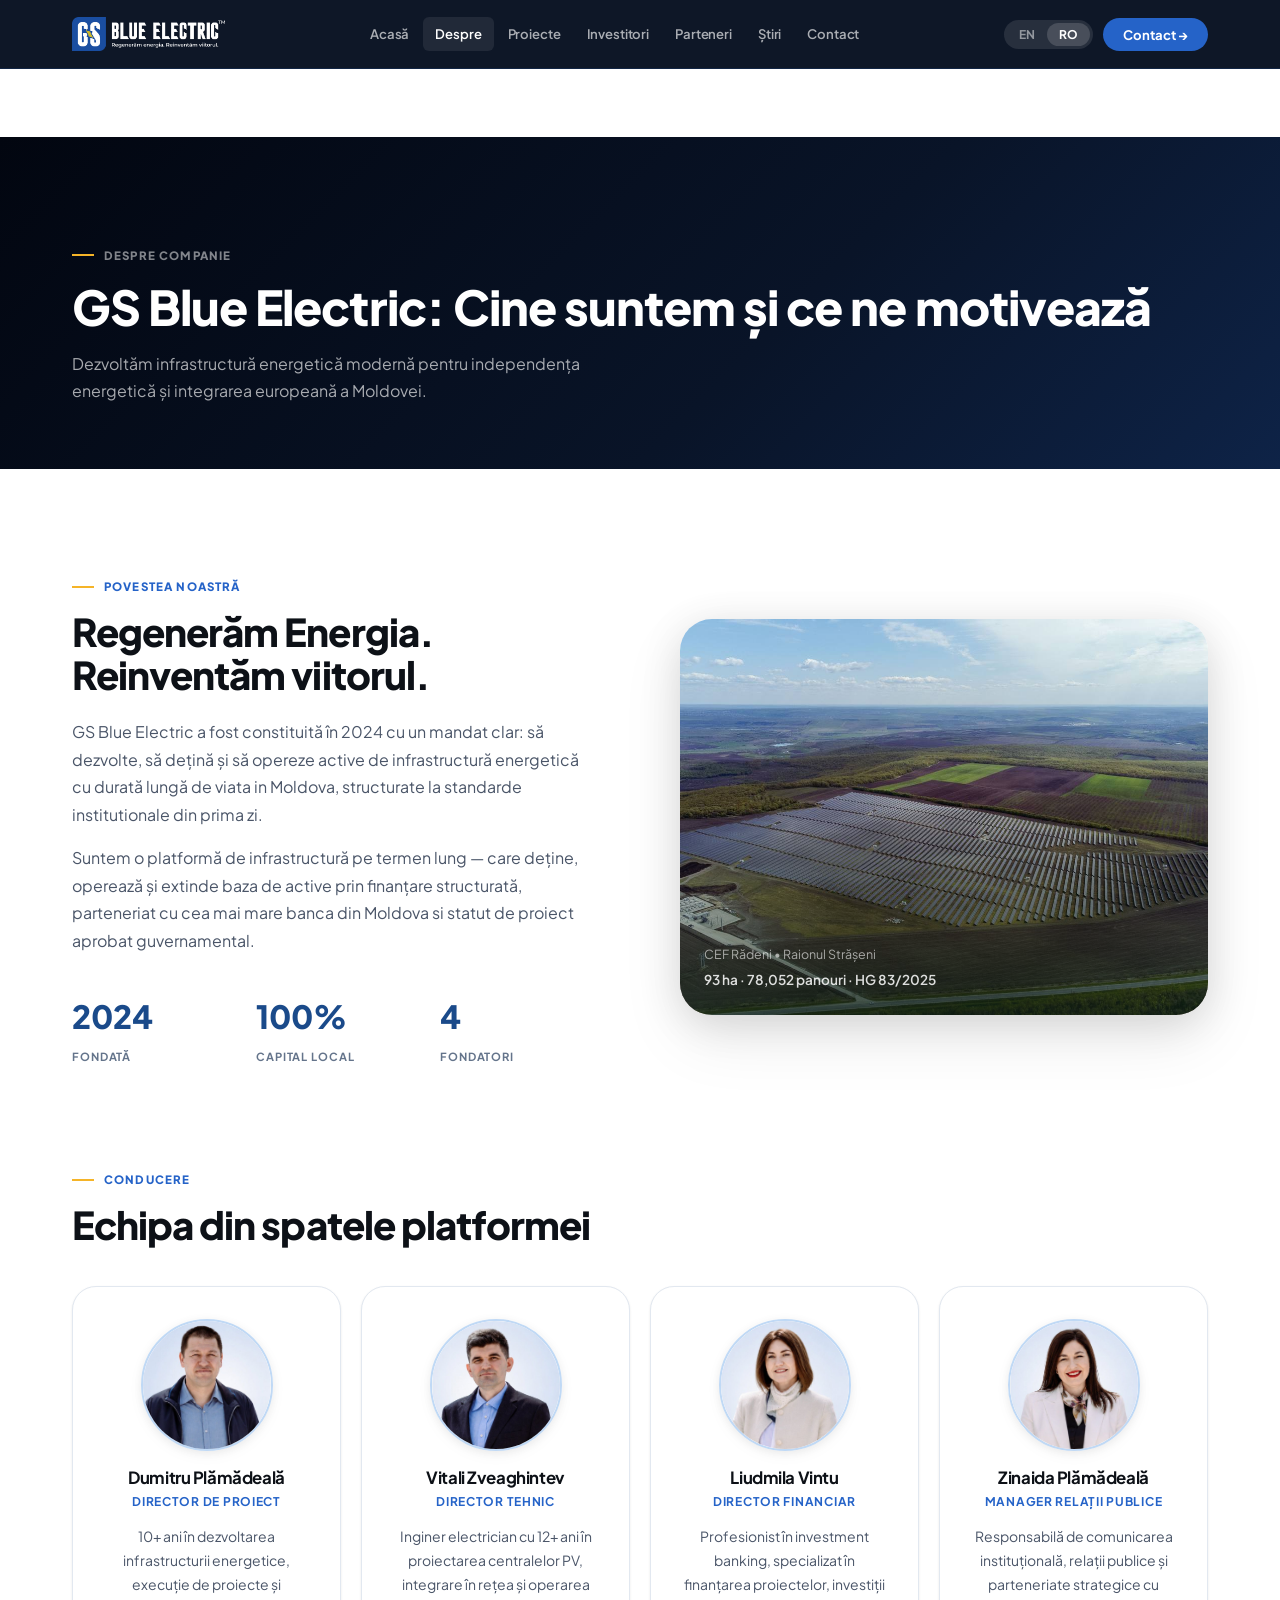
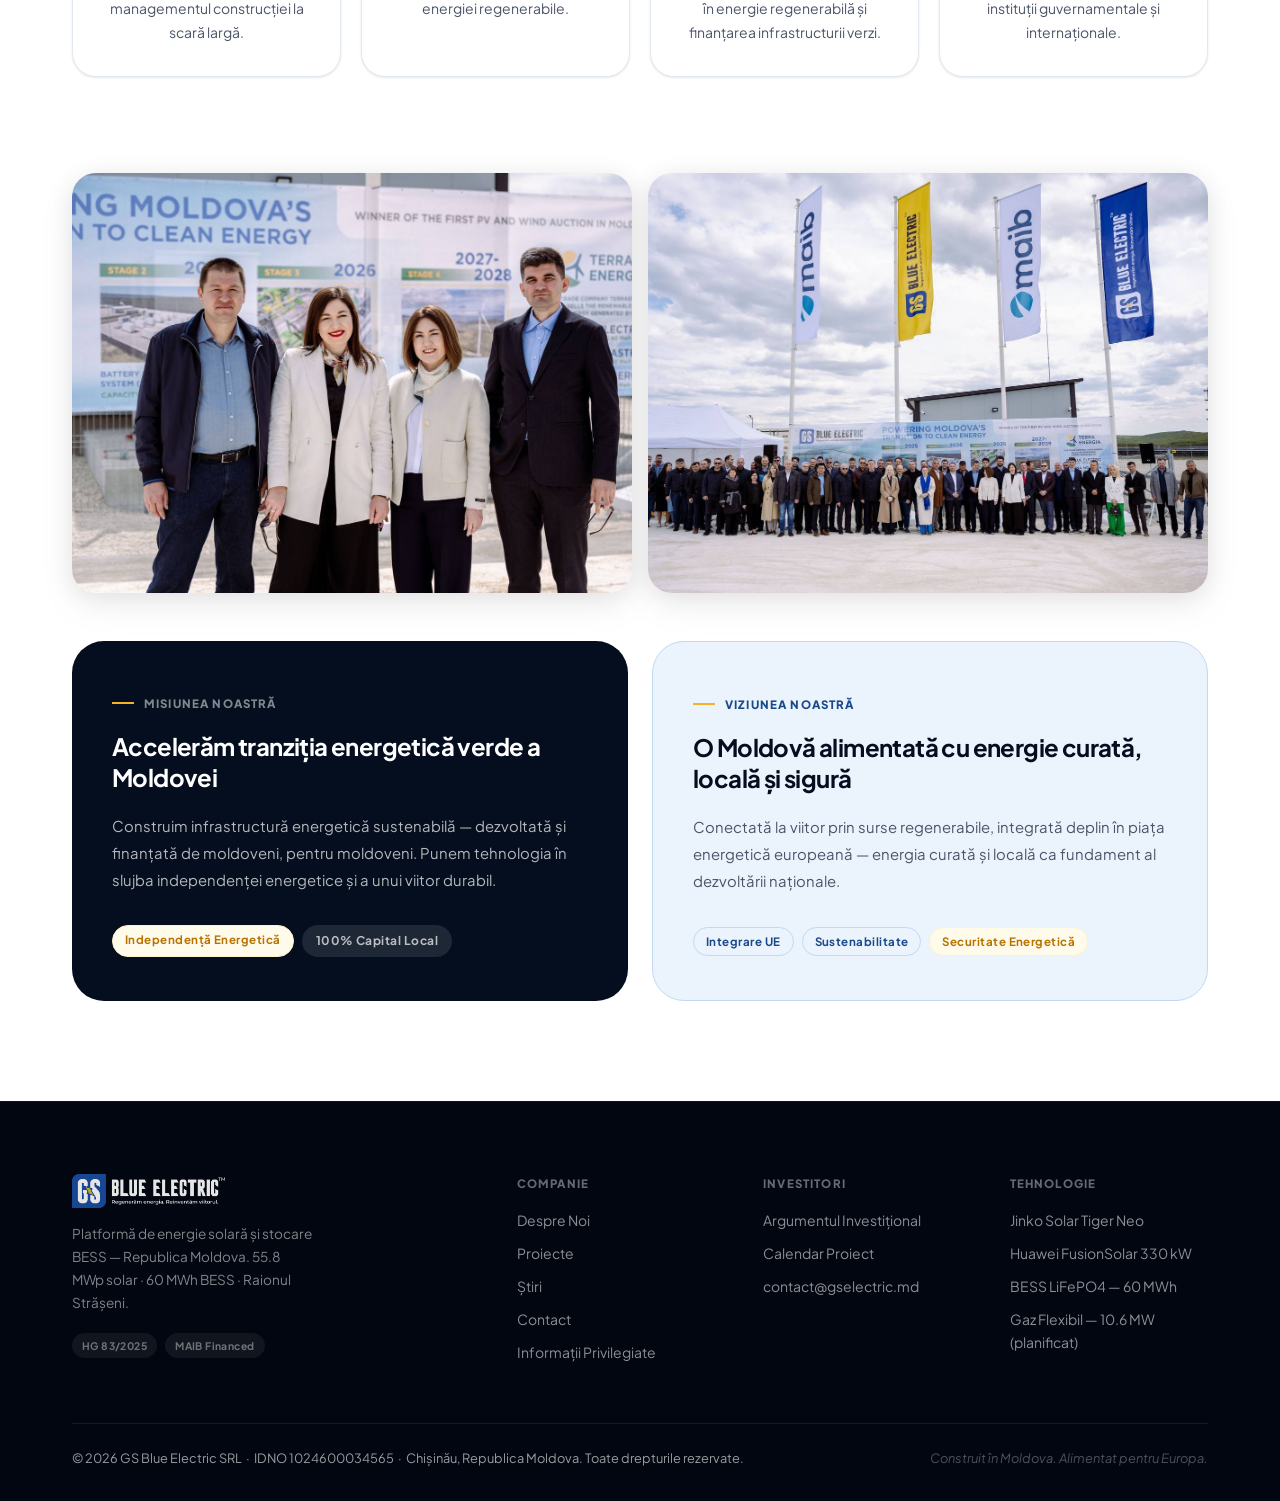
==== commit e01d7ddc: "Small ui fixes" ====
--- a/about.html
+++ b/about.html
@@ -64,12 +64,6 @@
       "email": "contact@gselectric.md",
       "telephone": "+373697868811",
       "contactType": "customer service",
-      "availableLanguage": ["Romanian", "English"]
-    },
-    {
-      "@type": "ContactPoint",
-      "email": "invest@gselectric.md",
-      "contactType": "investor relations",
       "availableLanguage": ["Romanian", "English"]
     }
   ],
@@ -280,8 +274,8 @@
   <div class="container">
     <div class="footer-grid">
       <div><img src="assets/images/gsbe_logo.png?v=4" alt="GS Blue Electric" class="site-logo site-logo-footer"><p style="font-size:.85rem;max-width:240px;line-height:1.7;color:rgba(255,255,255,.5)" data-en="Institutional-grade energy infrastructure platform. 55.8 MWp solar · 60 MWh BESS · Republic of Moldova." data-ro="Platformă de energie solară și stocare BESS — Republica Moldova. 55.8 MWp solar · 60 MWh BESS · Raionul Strășeni.">Platformă de energie solară și stocare BESS — Republica Moldova. 55.8 MWp solar · 60 MWh BESS · Raionul Strășeni.</p><div style="margin-top:18px;display:flex;gap:8px;flex-wrap:wrap"><span style="background:rgba(255,255,255,.06);color:rgba(255,255,255,.4);font-size:.65rem;padding:4px 10px;border-radius:20px;font-weight:700;letter-spacing:.04em">HG 83/2025</span><span style="background:rgba(255,255,255,.06);color:rgba(255,255,255,.4);font-size:.65rem;padding:4px 10px;border-radius:20px;font-weight:700;letter-spacing:.04em">MAIB Financed</span></div></div>
-      <div class="footer-col"><h6 data-en="Company" data-ro="Companie">Companie</h6><a href="about.html" data-en="About Us" data-ro="Despre Noi">Despre Noi</a><a href="projects.html" data-en="Projects" data-ro="Proiecte">Proiecte</a><a href="news.html" data-en="News" data-ro="Știri">Știri</a><a href="contact.html" data-en="Contact" data-ro="Contact">Contact</a></div>
-      <div class="footer-col"><h6 data-en="Investors" data-ro="Investitori">Investitori</h6><a href="investors.html" data-en="Investment Case" data-ro="Argumentul Investițional">Argumentul Investițional</a><a href="investors.html" data-en="Project Timeline" data-ro="Calendar Proiect">Calendar Proiect</a><a href="mailto:invest@gselectric.md">invest@gselectric.md</a></div>
+      <div class="footer-col"><h6 data-en="Company" data-ro="Companie">Companie</h6><a href="about.html" data-en="About Us" data-ro="Despre Noi">Despre Noi</a><a href="projects.html" data-en="Projects" data-ro="Proiecte">Proiecte</a><a href="news.html" data-en="News" data-ro="Știri">Știri</a><a href="contact.html" data-en="Contact" data-ro="Contact">Contact</a><a href="privileged-information.html" data-en="Privileged Information" data-ro="Informații Privilegiate">Informații Privilegiate</a></div>
+      <div class="footer-col"><h6 data-en="Investors" data-ro="Investitori">Investitori</h6><a href="investors.html" data-en="Investment Case" data-ro="Argumentul Investițional">Argumentul Investițional</a><a href="investors.html" data-en="Project Timeline" data-ro="Calendar Proiect">Calendar Proiect</a><a href="mailto:contact@gselectric.md">contact@gselectric.md</a></div>
       <div class="footer-col"><h6 data-en="Technology" data-ro="Tehnologie">Tehnologie</h6><a>Jinko Solar Tiger Neo</a><a>Huawei FusionSolar 330 kW</a><a>BESS LiFePO4 — 60 MWh</a><a data-en="Flexible Gas — 10.6 MW (planned)" data-ro="Gaz Flexibil — 10.6 MW (planificat)">Gaz Flexibil — 10.6 MW (planificat)</a></div>
     </div>
     <div class="footer-bottom"><span>© 2026 GS Blue Electric SRL &nbsp;·&nbsp; IDNO 1024600034565 &nbsp;·&nbsp; Chișinău, Republica Moldova. <span data-en="All rights reserved." data-ro="Toate drepturile rezervate.">Toate drepturile rezervate.</span></span><span style="color:rgba(255,255,255,.3);font-style:italic;font-size:.8rem" data-en="Built in Moldova. Powered for Europe." data-ro="Construit în Moldova. Alimentat pentru Europa.">Construit în Moldova. Alimentat pentru Europa.</span></div>
--- a/assets/css/styles.css
+++ b/assets/css/styles.css
@@ -215,10 +215,14 @@
 }
 .stat-cell:last-child { border-right:none; }
 .stat-cell:hover { background:#EBF3FC; }
-.stat-num { font-size:2.2rem; font-weight:800; color:var(--green-500); line-height:1; letter-spacing:-.03em; }
+.stat-num { font-size:2.2rem; font-weight:800; color:var(--green-500); line-height:1; letter-spacing:-.03em; white-space:nowrap; }
 .stat-unit { color:var(--amber-500); font-size:1rem; font-weight:700; }
 .stat-lbl { font-size:.72rem; color:var(--gray-400); margin-top:8px; font-weight:600; text-transform:uppercase; letter-spacing:.06em; }
-@media(max-width:700px){ .stat-strip{ grid-template-columns:1fr 1fr; } .stat-cell{ border-bottom:1px solid var(--gray-100); } }
+@media(max-width:700px){
+  .stat-strip{ grid-template-columns:minmax(0,1fr) minmax(0,1fr); }
+  .stat-cell{ min-width:0; padding:36px 23px; border-bottom:1px solid var(--gray-100); }
+  .stat-lbl{ font-size:calc(.72rem - 1px); white-space:nowrap; }
+}
 
 /* ── HERO ────────────────────────────────────────────────────── */
 .hero {
@@ -312,14 +316,23 @@
 .partner-strip { display:flex; align-items:stretch; justify-content:center; gap:20px; flex-wrap:wrap; }
 .partner-logo {
   background:var(--white); border:1px solid var(--gray-100);
-  border-radius:var(--r-md); padding:16px 28px; width:180px; min-height:82px;
+  border-radius:var(--r-md); padding:16px 24px; width:180px; height:82px;
   display:flex; align-items:center; justify-content:center;
-  box-shadow:var(--shadow-xs); transition:all .25s; filter:grayscale(.2) opacity(.8);
-}
-.partner-logo img { max-width:150px; max-height:46px !important; width:auto; object-fit:contain; }
-.partner-logo img[src*="huawei_logo"] { width:138px !important; height:auto !important; }
-.partner-logo img[src*="jinko_logo"] { width:136px !important; height:auto !important; }
-.partner-logo img[src*="maib_logo"] { width:150px !important; height:auto !important; }
+  overflow:hidden; box-shadow:var(--shadow-xs); transition:all .25s; filter:grayscale(.2) opacity(.8);
+}
+.partner-logo span { display:flex; align-items:center; justify-content:center; width:100%; height:100%; }
+.partner-logo img {
+  display:block; width:auto !important; height:auto !important;
+  max-width:132px; max-height:42px !important; object-fit:contain;
+}
+.partner-logo img[src*="maib_logo"] { max-width:120px; max-height:34px !important; }
+.partner-logo img[src*="huawei_logo"] {
+  width:120px !important; height:30px !important; max-width:120px; max-height:30px !important;
+  transform:scale(1.65); transform-origin:center;
+}
+.partner-logo img[src*="jinko_logo"] { max-width:118px; max-height:38px !important; }
+.partner-logo img[src*="minister_"] { max-width:144px; max-height:46px !important; transform:scale(1.18); transform-origin:center; }
+.partner-logo img[src*="rm_gov_logo"] { max-width:134px; max-height:38px !important; }
 .partner-logo:hover { filter:none; box-shadow:var(--shadow-md); border-color:#7BB5F0; transform:translateY(-2px); }
 .section-sm.news-list-section { padding-bottom:32px; }
 .section.news-gallery-section { padding-top:24px; }
@@ -348,6 +361,7 @@
 .tl-desc { font-size:.875rem; color:var(--gray-500); line-height:1.65; }
 
 /* ── PROJECT CARDS ───────────────────────────────────────────── */
+.project-feature-media { border-radius:var(--r-xl) 0 0 var(--r-xl); }
 .proj-card { background:var(--white); border:1px solid var(--gray-100); border-radius:var(--r-lg); overflow:hidden; box-shadow:var(--shadow-sm); transition:all .25s; }
 .proj-card:hover { box-shadow:var(--shadow-lg); transform:translateY(-4px); border-color:#C0D9F5; }
 
@@ -425,6 +439,7 @@
 .gtab-active{border-color:var(--green-500)!important;background:var(--green-500)!important;color:var(--white)!important;}
 @media(max-width:640px){#gal-tabs{gap:6px;}.gtab{font-size:.75rem;padding:6px 12px;}}
 @media(max-width:768px){#contact-grid{grid-template-columns:1fr!important;}.contact-photo-col{display:none!important;}}
+@media(max-width:640px){#page-privileged div[style*="grid-template-columns:2fr 1fr"]{grid-template-columns:1fr!important;}}
 @media(max-width:640px){
   /* Project detail overlay mobile fixes */
   #cef-radeni-detail > div { padding:24px 16px 60px !important; }
@@ -548,21 +563,45 @@
   }
 
   /* Partner logos strip */
-  .partner-strip { gap:12px; }
-  .partner-logo { padding:12px 16px; width:150px; min-height:76px; }
+  .partner-strip {
+    display:grid;
+    grid-template-columns:repeat(2,minmax(0,1fr));
+    gap:12px;
+    width:100%;
+  }
+  .partner-logo {
+    width:100%;
+    height:76px;
+    min-height:0;
+    padding:12px 14px;
+  }
+  .partner-logo:last-child {
+    grid-column:1 / -1;
+    justify-self:center;
+    width:calc((100% - 12px) / 2);
+  }
+  .partner-logo img { max-width:124px; max-height:36px !important; }
+  .partner-logo img[src*="maib_logo"] { max-width:108px; max-height:30px !important; }
+  .partner-logo img[src*="huawei_logo"] { width:138px !important; height:34px !important; max-width:138px; max-height:34px !important; transform:scale(1.85); }
+  .partner-logo img[src*="jinko_logo"] { max-width:108px; max-height:34px !important; }
+  .partner-logo img[src*="minister_"] { max-width:150px; max-height:48px !important; transform:none; }
+  .partner-logo img[src*="rm_gov_logo"] { max-width:124px; max-height:34px !important; }
 
   /* Stat strip */
-  .stat-strip { grid-template-columns:1fr 1fr; }
-  .stat-cell { border-bottom:1px solid var(--gray-100); }
+  .stat-strip { grid-template-columns:minmax(0,1fr) minmax(0,1fr); }
+  .stat-cell { min-width:0; padding:36px 3px; border-bottom:1px solid var(--gray-100); overflow:hidden; }
+  .stat-lbl { font-size:calc(.72rem - 2px); letter-spacing:0; white-space:nowrap; }
 
   /* Project featured card - stack on mobile */
   div[style*="grid-template-columns:1fr 1fr"][style*="min-height:460px"] {
     grid-template-columns:1fr !important;
     min-height:auto !important;
   }
+  .project-feature-media { border-radius:var(--r-xl) var(--r-xl) 0 0; }
   div[style*="padding:44px;display:flex;flex-direction:column;justify-content:center"] {
     padding:24px !important;
   }
+  .pipeline-panel { padding:32px 24px !important; }
 
   /* Mission/Vision grid */
   div[style*="grid-template-columns:1fr 1fr;gap:24px;align-items:stretch"] {
@@ -594,7 +633,8 @@
   .hero h1 { font-size:1.65rem; }
   .hero-actions .btn { flex:1 1 100%; }
   .card { padding:20px; }
-  .partner-logo { width:130px; min-height:70px; padding:10px 12px; }
+  .partner-logo { width:100%; height:74px; min-height:0; padding:10px 12px; }
+  .partner-logo:last-child { width:calc((100% - 12px) / 2); }
 }
 
 @media(max-width:640px){
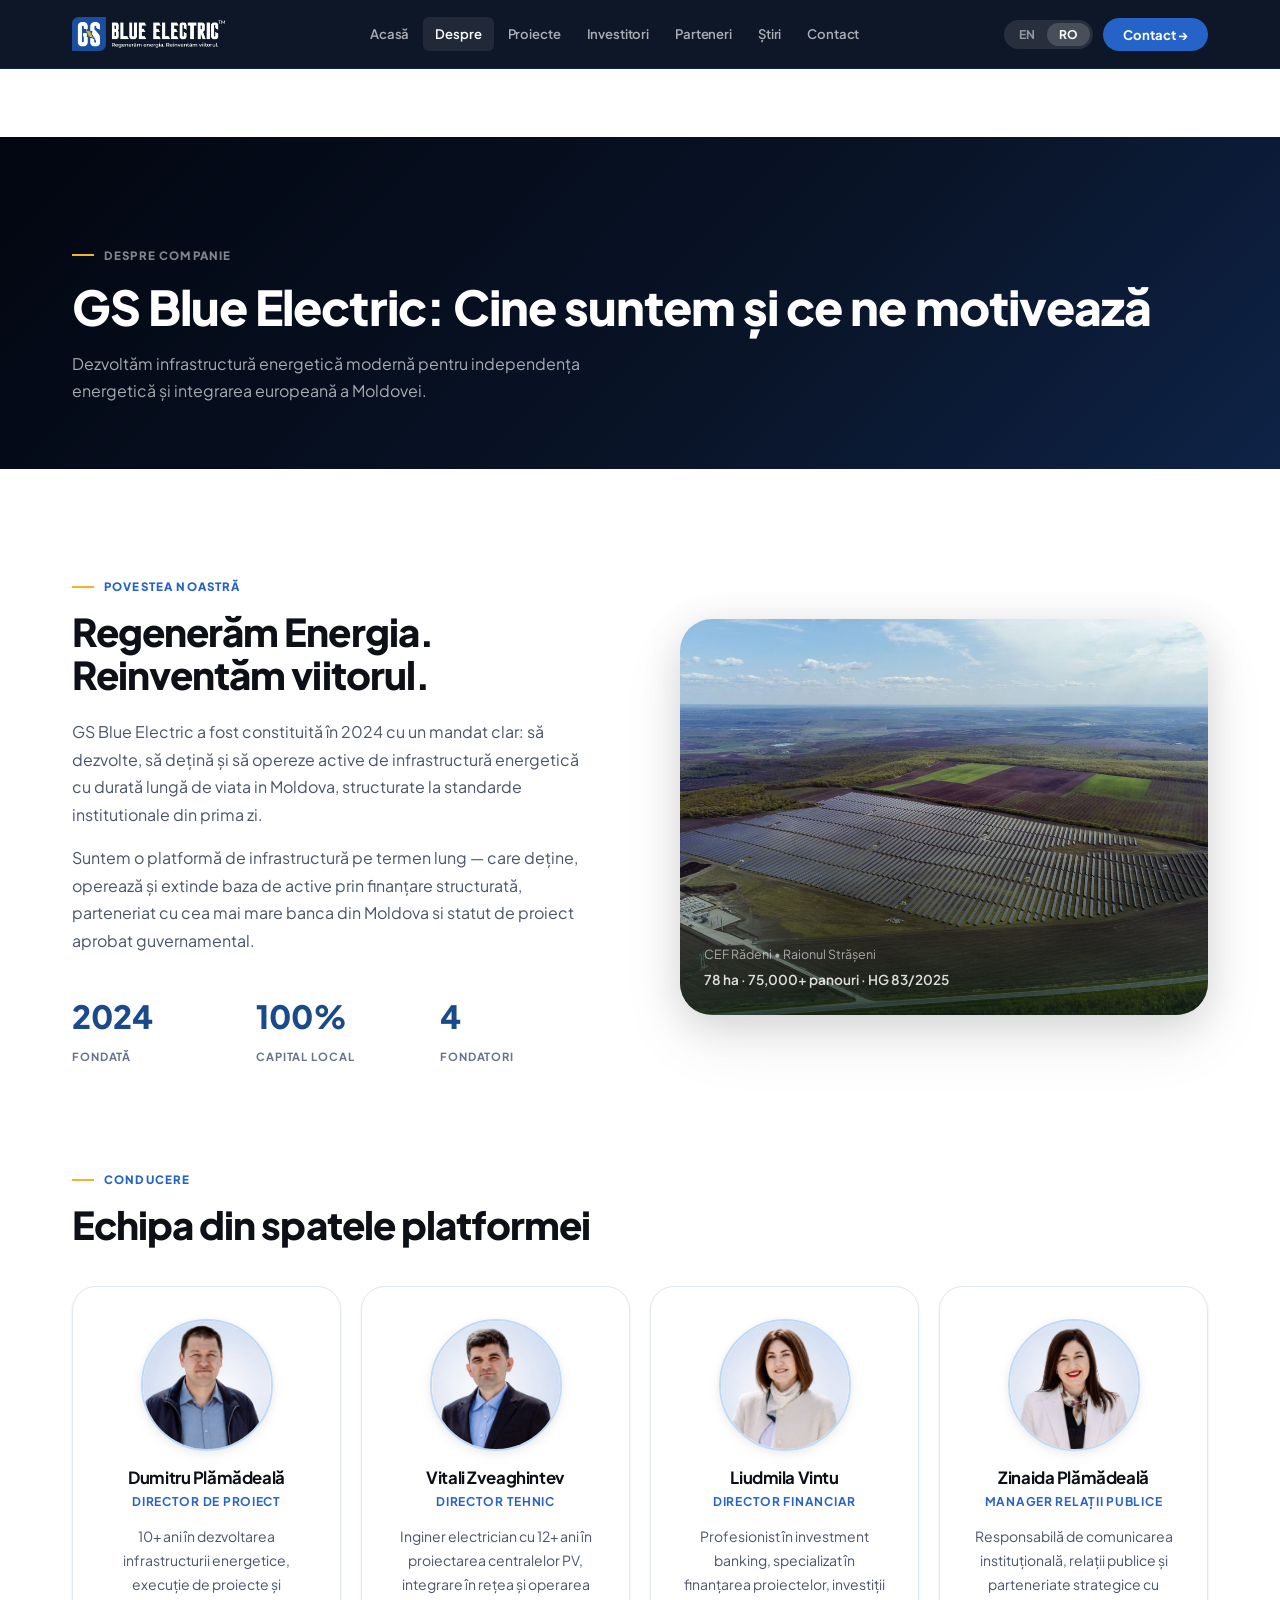
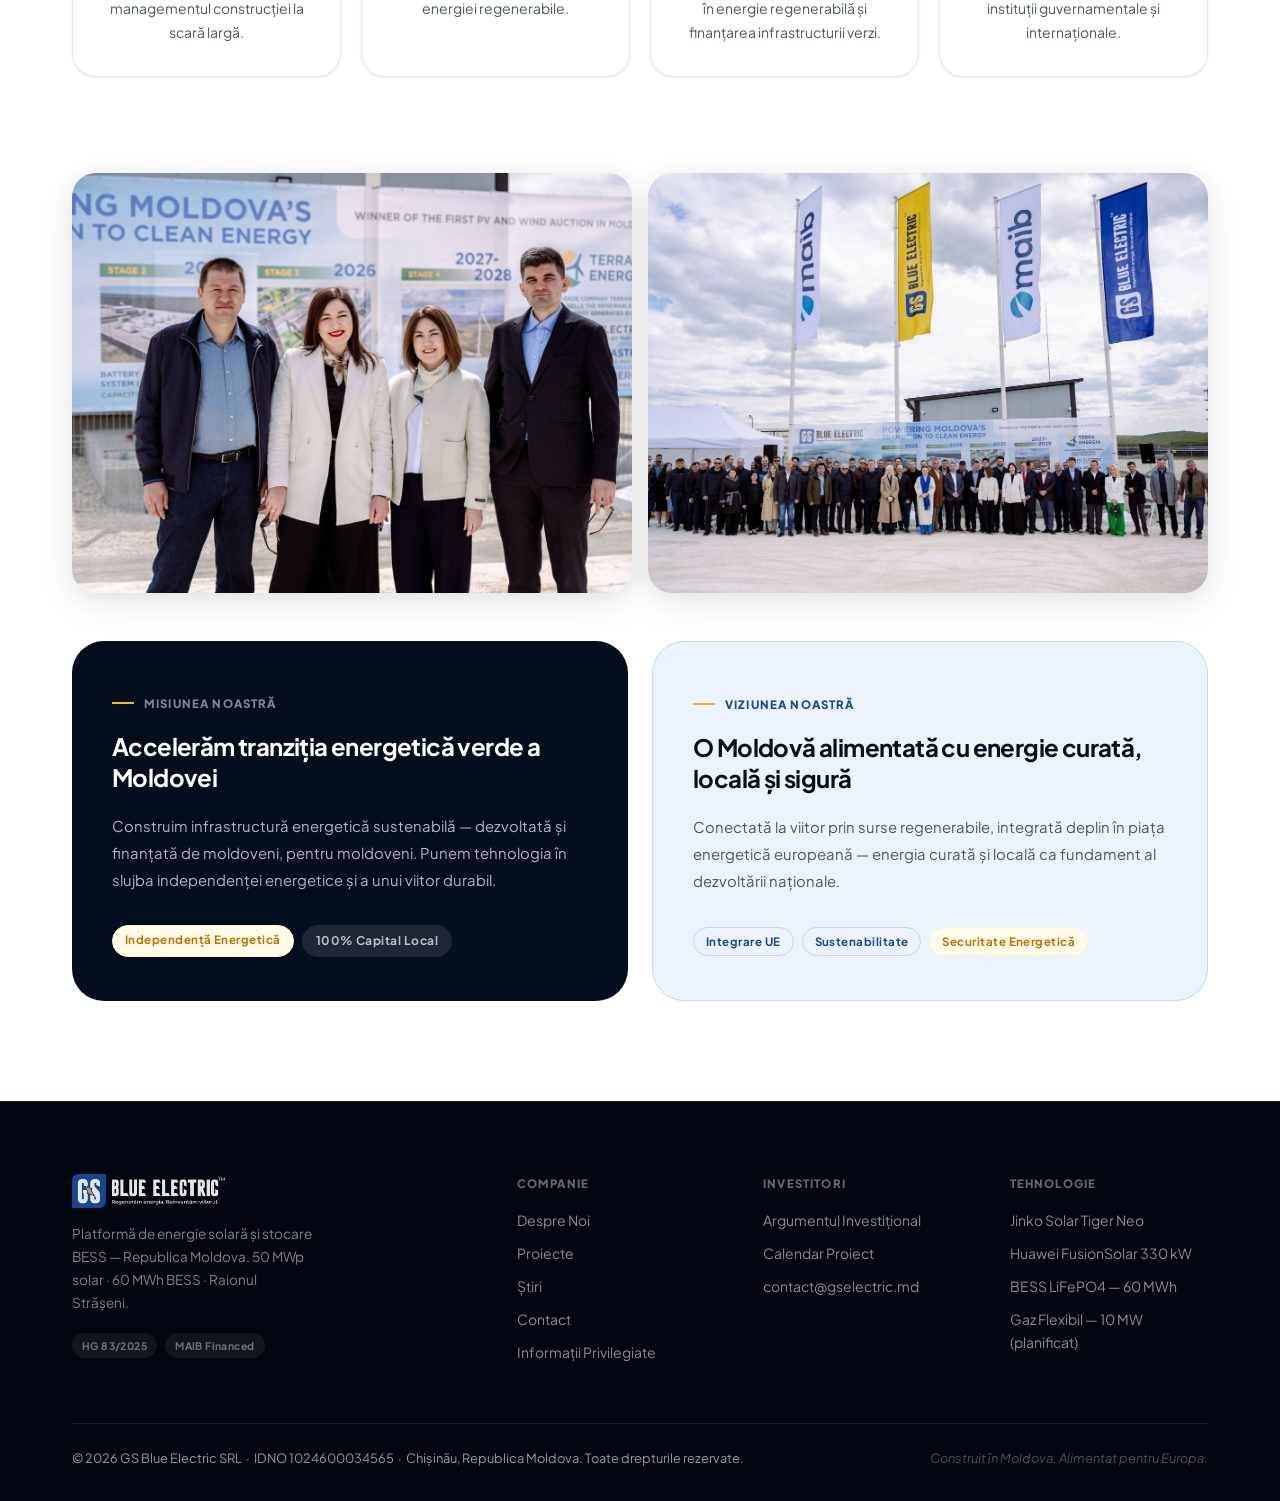
==== commit 4264a004: "changed values" ====
--- a/about.html
+++ b/about.html
@@ -32,7 +32,7 @@
 <meta property="og:image" content="https://gselectric.md/assets/images/cef_radeni_main.jpg">
 <meta property="og:image:width" content="1200">
 <meta property="og:image:height" content="630">
-<meta property="og:image:alt" content="CEF Rădeni — Cel mai mare parc solar din Moldova, 55.8 MWp + 60 MWh BESS">
+<meta property="og:image:alt" content="CEF Rădeni — Cel mai mare parc solar din Moldova, 50 MWp + 60 MWh BESS">
 
 <!-- SEO: Twitter Card -->
 <meta name="twitter:card" content="summary_large_image">
@@ -51,7 +51,7 @@
   "url": "https://gselectric.md",
   "logo": "https://gselectric.md/logo.png",
   "foundingDate": "2024",
-  "description": "GS Blue Electric este operator al celui mai mare parc solar cu stocare din Moldova — CEF Rădeni, 55.8 MWp fotovoltaic + 60 MWh BESS LiFePO4, raionul Strășeni. Proiect strategic național aprobat prin HG 83/2025, finanțat de MAIB. Energie regenerabilă, stocare grid-scale și servicii de echilibrare rețea în Republica Moldova.",
+  "description": "GS Blue Electric este operator al celui mai mare parc solar cu stocare din Moldova — CEF Rădeni, 50 MWp fotovoltaic + 60 MWh BESS LiFePO4, raionul Strășeni. Proiect strategic național aprobat prin HG 83/2025, finanțat de MAIB. Energie regenerabilă, stocare grid-scale și servicii de echilibrare rețea în Republica Moldova.",
   "address": {
     "@type": "PostalAddress",
     "addressLocality": "Chișinău",
@@ -78,7 +78,7 @@
   "@context": "https://schema.org",
   "@type": "LocalBusiness",
   "name": "GS Blue Electric — CEF Rădeni",
-  "description": "Cel mai mare parc solar cu stocare din Moldova. 55.8 MWp fotovoltaic + 60 MWh BESS LiFePO4, raionul Strășeni, Republica Moldova. Producător Eligibil Mare, HG 83/2025.",
+  "description": "Cel mai mare parc solar cu stocare din Moldova. 50 MWp fotovoltaic + 60 MWh BESS LiFePO4, raionul Strășeni, Republica Moldova. Producător Eligibil Mare, HG 83/2025.",
   "url": "https://gselectric.md",
   "telephone": "+373697868811",
   "email": "contact@gselectric.md",
@@ -110,15 +110,23 @@
   "name": "GS Blue Electric",
   "url": "https://gselectric.md",
   "inLanguage": ["ro", "en"],
-  "description": "Platformă de infrastructură energetică din Moldova — parc solar CEF Rădeni 55.8 MWp + BESS 60 MWh"
+  "description": "Platformă de infrastructură energetică din Moldova — parc solar CEF Rădeni 50 MWp + BESS 60 MWh"
 }
+</script>
+
+<script>
+(function(){
+  try {
+    document.documentElement.lang = localStorage.getItem("gsbe-lang") === "en" ? "en" : "ro";
+  } catch(e) {}
+})();
 </script>
 
 <!-- Fonts — with display=swap to prevent FOIT -->
 <link rel="preconnect" href="https://fonts.googleapis.com">
 <link rel="preconnect" href="https://fonts.gstatic.com" crossorigin>
 <link href="https://fonts.googleapis.com/css2?family=Plus+Jakarta+Sans:wght@300;400;500;600;700;800&display=swap" rel="stylesheet">
-<link rel="stylesheet" href="assets/css/styles.css?v=5">
+<link rel="stylesheet" href="assets/css/styles.css?v=6">
 </head>
 <body data-page="about">
 
@@ -190,7 +198,7 @@
       <div style="border-radius:var(--r-xl);overflow:hidden;aspect-ratio:4/3;box-shadow:var(--shadow-lg);position:relative">
         <img src="assets/images/img_003.jpg" alt="CEF Rădeni" style="width:100%;height:100%;object-fit:cover;display:block">
         <div style="position:absolute;inset:0;background:linear-gradient(to top,rgba(13,35,24,.72),transparent 55%)"></div>
-        <div style="position:absolute;bottom:24px;left:24px"><div style="font-size:.78rem;color:rgba(255,255,255,.6);margin-bottom:4px">CEF Rădeni • Raionul Strășeni</div><div style="font-size:.85rem;color:rgba(255,255,255,.85);font-weight:600">93 ha · 78,052 panouri · HG 83/2025</div></div>
+        <div style="position:absolute;bottom:24px;left:24px"><div style="font-size:.78rem;color:rgba(255,255,255,.6);margin-bottom:4px">CEF Rădeni • Raionul Strășeni</div><div style="font-size:.85rem;color:rgba(255,255,255,.85);font-weight:600">78 ha · 75,000+ panouri · HG 83/2025</div></div>
       </div>
     </div>
   </div>
@@ -273,13 +281,13 @@
 <footer aria-label="Footer">
   <div class="container">
     <div class="footer-grid">
-      <div><img src="assets/images/gsbe_logo.png?v=4" alt="GS Blue Electric" class="site-logo site-logo-footer"><p style="font-size:.85rem;max-width:240px;line-height:1.7;color:rgba(255,255,255,.5)" data-en="Institutional-grade energy infrastructure platform. 55.8 MWp solar · 60 MWh BESS · Republic of Moldova." data-ro="Platformă de energie solară și stocare BESS — Republica Moldova. 55.8 MWp solar · 60 MWh BESS · Raionul Strășeni.">Platformă de energie solară și stocare BESS — Republica Moldova. 55.8 MWp solar · 60 MWh BESS · Raionul Strășeni.</p><div style="margin-top:18px;display:flex;gap:8px;flex-wrap:wrap"><span style="background:rgba(255,255,255,.06);color:rgba(255,255,255,.4);font-size:.65rem;padding:4px 10px;border-radius:20px;font-weight:700;letter-spacing:.04em">HG 83/2025</span><span style="background:rgba(255,255,255,.06);color:rgba(255,255,255,.4);font-size:.65rem;padding:4px 10px;border-radius:20px;font-weight:700;letter-spacing:.04em">MAIB Financed</span></div></div>
+      <div><img src="assets/images/gsbe_logo.png?v=4" alt="GS Blue Electric" class="site-logo site-logo-footer"><p style="font-size:.85rem;max-width:240px;line-height:1.7;color:rgba(255,255,255,.5)" data-en="Institutional-grade energy infrastructure platform. 50 MWp solar · 60 MWh BESS · Republic of Moldova." data-ro="Platformă de energie solară și stocare BESS — Republica Moldova. 50 MWp solar · 60 MWh BESS · Raionul Strășeni.">Platformă de energie solară și stocare BESS — Republica Moldova. 50 MWp solar · 60 MWh BESS · Raionul Strășeni.</p><div style="margin-top:18px;display:flex;gap:8px;flex-wrap:wrap"><span style="background:rgba(255,255,255,.06);color:rgba(255,255,255,.4);font-size:.65rem;padding:4px 10px;border-radius:20px;font-weight:700;letter-spacing:.04em">HG 83/2025</span><span style="background:rgba(255,255,255,.06);color:rgba(255,255,255,.4);font-size:.65rem;padding:4px 10px;border-radius:20px;font-weight:700;letter-spacing:.04em">MAIB Financed</span></div></div>
       <div class="footer-col"><h6 data-en="Company" data-ro="Companie">Companie</h6><a href="about.html" data-en="About Us" data-ro="Despre Noi">Despre Noi</a><a href="projects.html" data-en="Projects" data-ro="Proiecte">Proiecte</a><a href="news.html" data-en="News" data-ro="Știri">Știri</a><a href="contact.html" data-en="Contact" data-ro="Contact">Contact</a><a href="privileged-information.html" data-en="Privileged Information" data-ro="Informații Privilegiate">Informații Privilegiate</a></div>
       <div class="footer-col"><h6 data-en="Investors" data-ro="Investitori">Investitori</h6><a href="investors.html" data-en="Investment Case" data-ro="Argumentul Investițional">Argumentul Investițional</a><a href="investors.html" data-en="Project Timeline" data-ro="Calendar Proiect">Calendar Proiect</a><a href="mailto:contact@gselectric.md">contact@gselectric.md</a></div>
-      <div class="footer-col"><h6 data-en="Technology" data-ro="Tehnologie">Tehnologie</h6><a>Jinko Solar Tiger Neo</a><a>Huawei FusionSolar 330 kW</a><a>BESS LiFePO4 — 60 MWh</a><a data-en="Flexible Gas — 10.6 MW (planned)" data-ro="Gaz Flexibil — 10.6 MW (planificat)">Gaz Flexibil — 10.6 MW (planificat)</a></div>
+      <div class="footer-col"><h6 data-en="Technology" data-ro="Tehnologie">Tehnologie</h6><a>Jinko Solar Tiger Neo</a><a>Huawei FusionSolar 330 kW</a><a>BESS LiFePO4 — 60 MWh</a><a data-en="Flexible Gas — 10 MW (planned)" data-ro="Gaz Flexibil — 10 MW (planificat)">Gaz Flexibil — 10 MW (planificat)</a></div>
     </div>
     <div class="footer-bottom"><span>© 2026 GS Blue Electric SRL &nbsp;·&nbsp; IDNO 1024600034565 &nbsp;·&nbsp; Chișinău, Republica Moldova. <span data-en="All rights reserved." data-ro="Toate drepturile rezervate.">Toate drepturile rezervate.</span></span><span style="color:rgba(255,255,255,.3);font-style:italic;font-size:.8rem" data-en="Built in Moldova. Powered for Europe." data-ro="Construit în Moldova. Alimentat pentru Europa.">Construit în Moldova. Alimentat pentru Europa.</span></div>
   </div>
 </footer>
-<script src="assets/js/main.js"></script>
+<script src="assets/js/main.js?v=2"></script>
 </body></html>
--- a/assets/css/styles.css
+++ b/assets/css/styles.css
@@ -123,6 +123,16 @@
 }
 .lang-btn button.active {
   background:rgba(255,255,255,.15); color:var(--white);
+  box-shadow:none;
+}
+html[lang="en"] #btn-en,
+html[lang="ro"] #btn-ro {
+  background:rgba(255,255,255,.15); color:var(--white);
+  box-shadow:none;
+}
+html[lang="en"] #btn-ro,
+html[lang="ro"] #btn-en {
+  background:transparent; color:rgba(255,255,255,.5);
   box-shadow:none;
 }
 .nav-cta {
